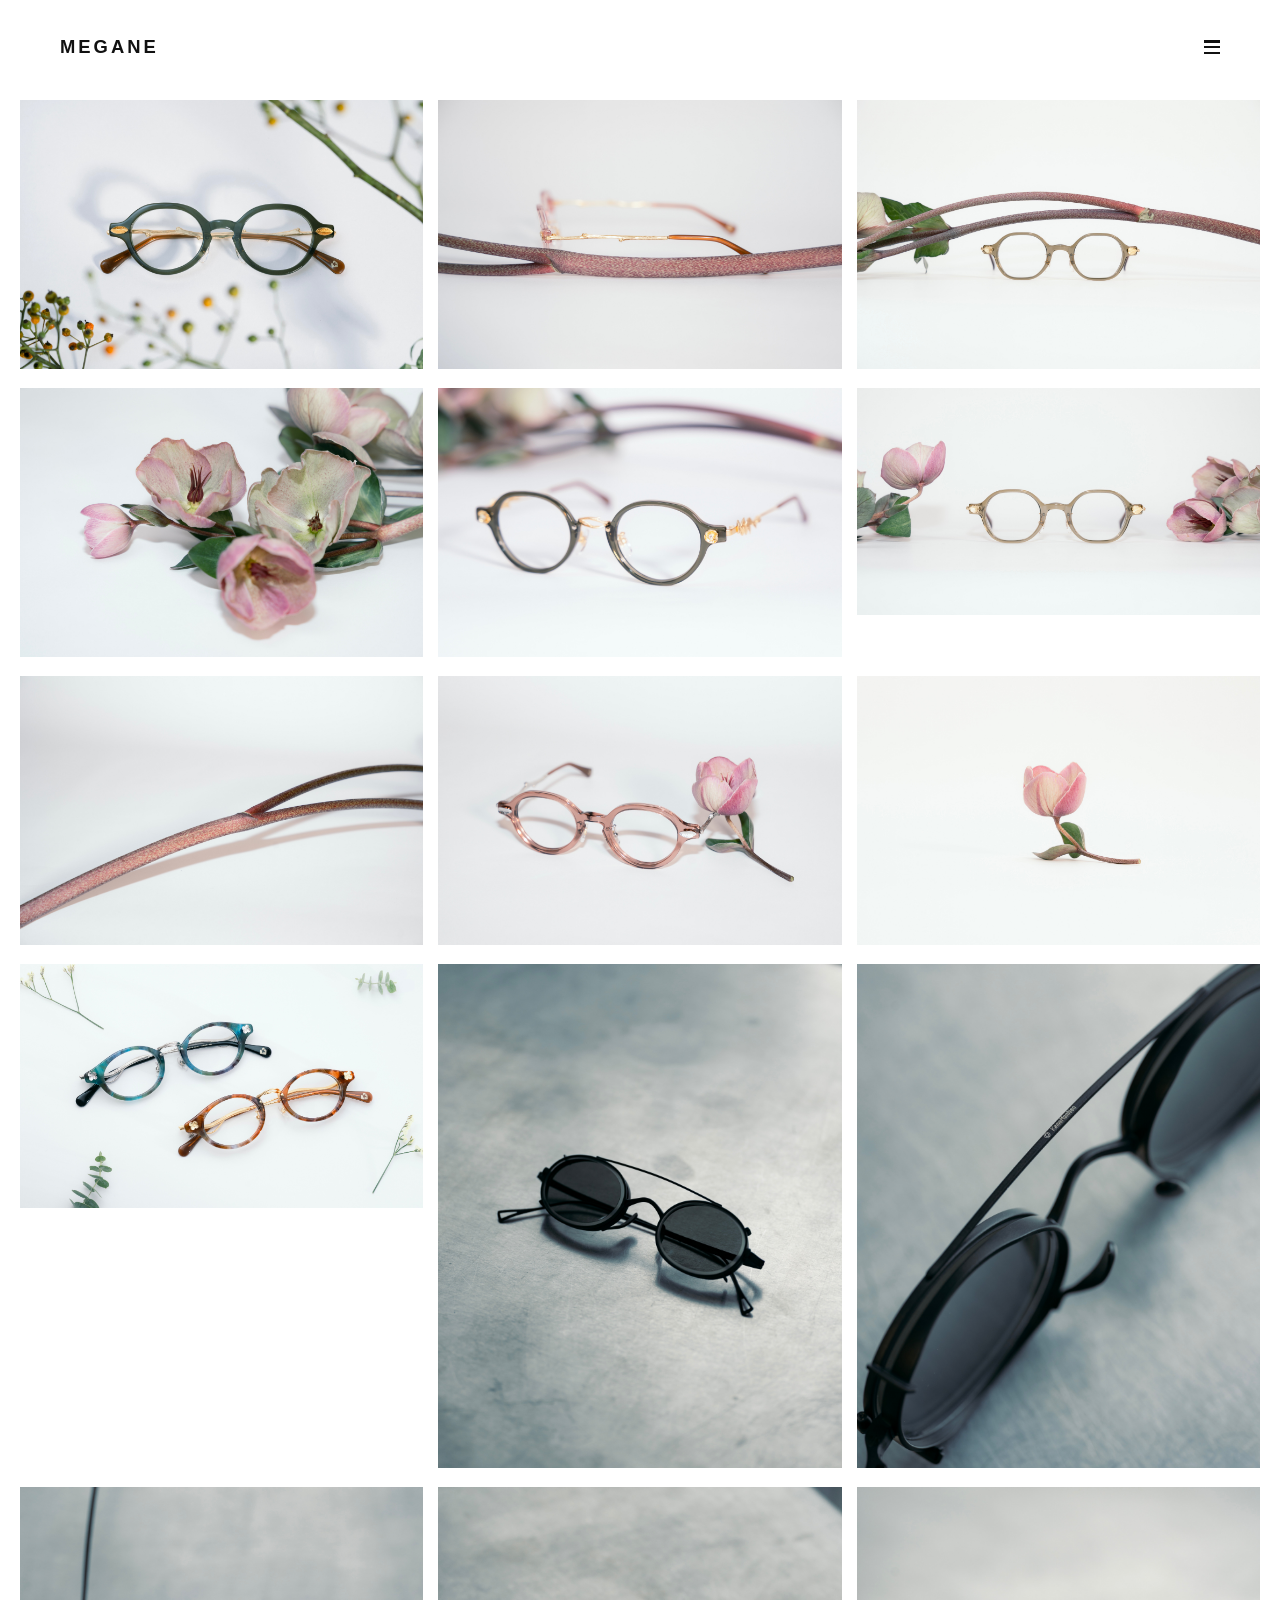
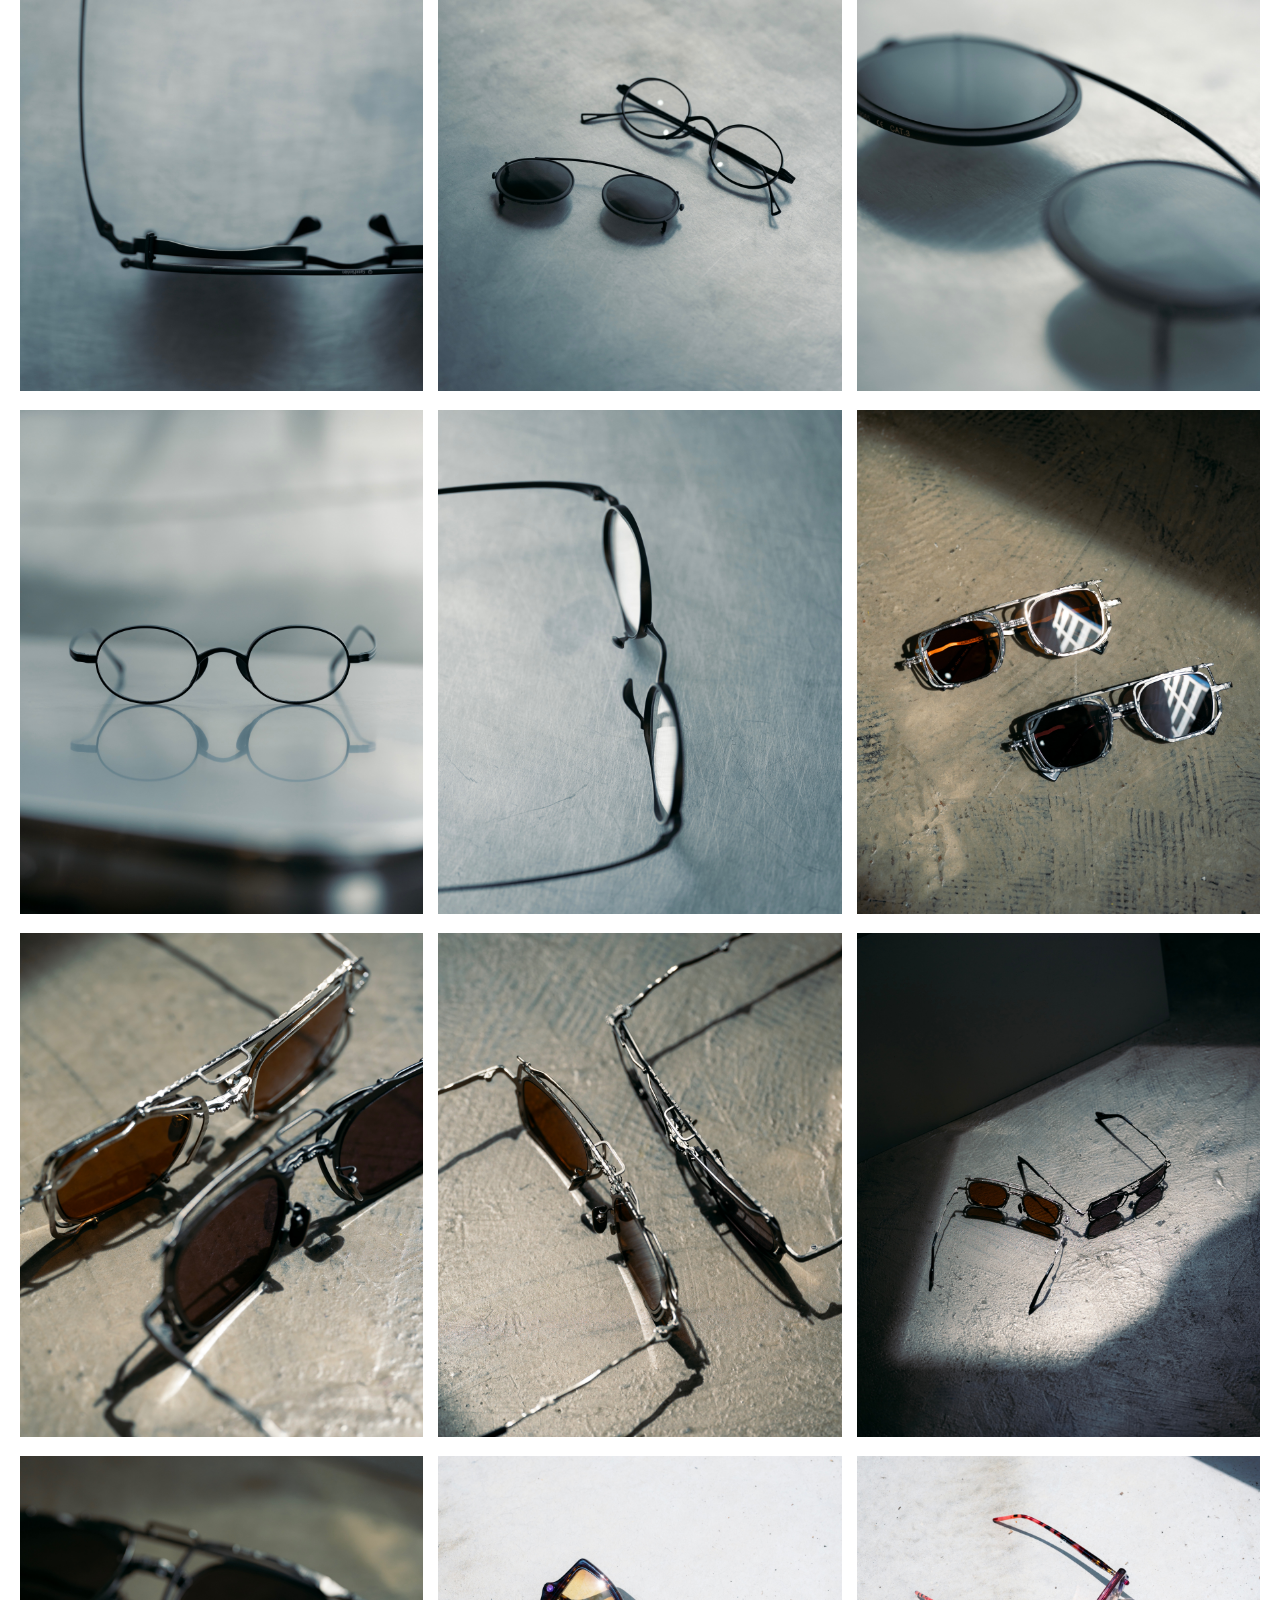
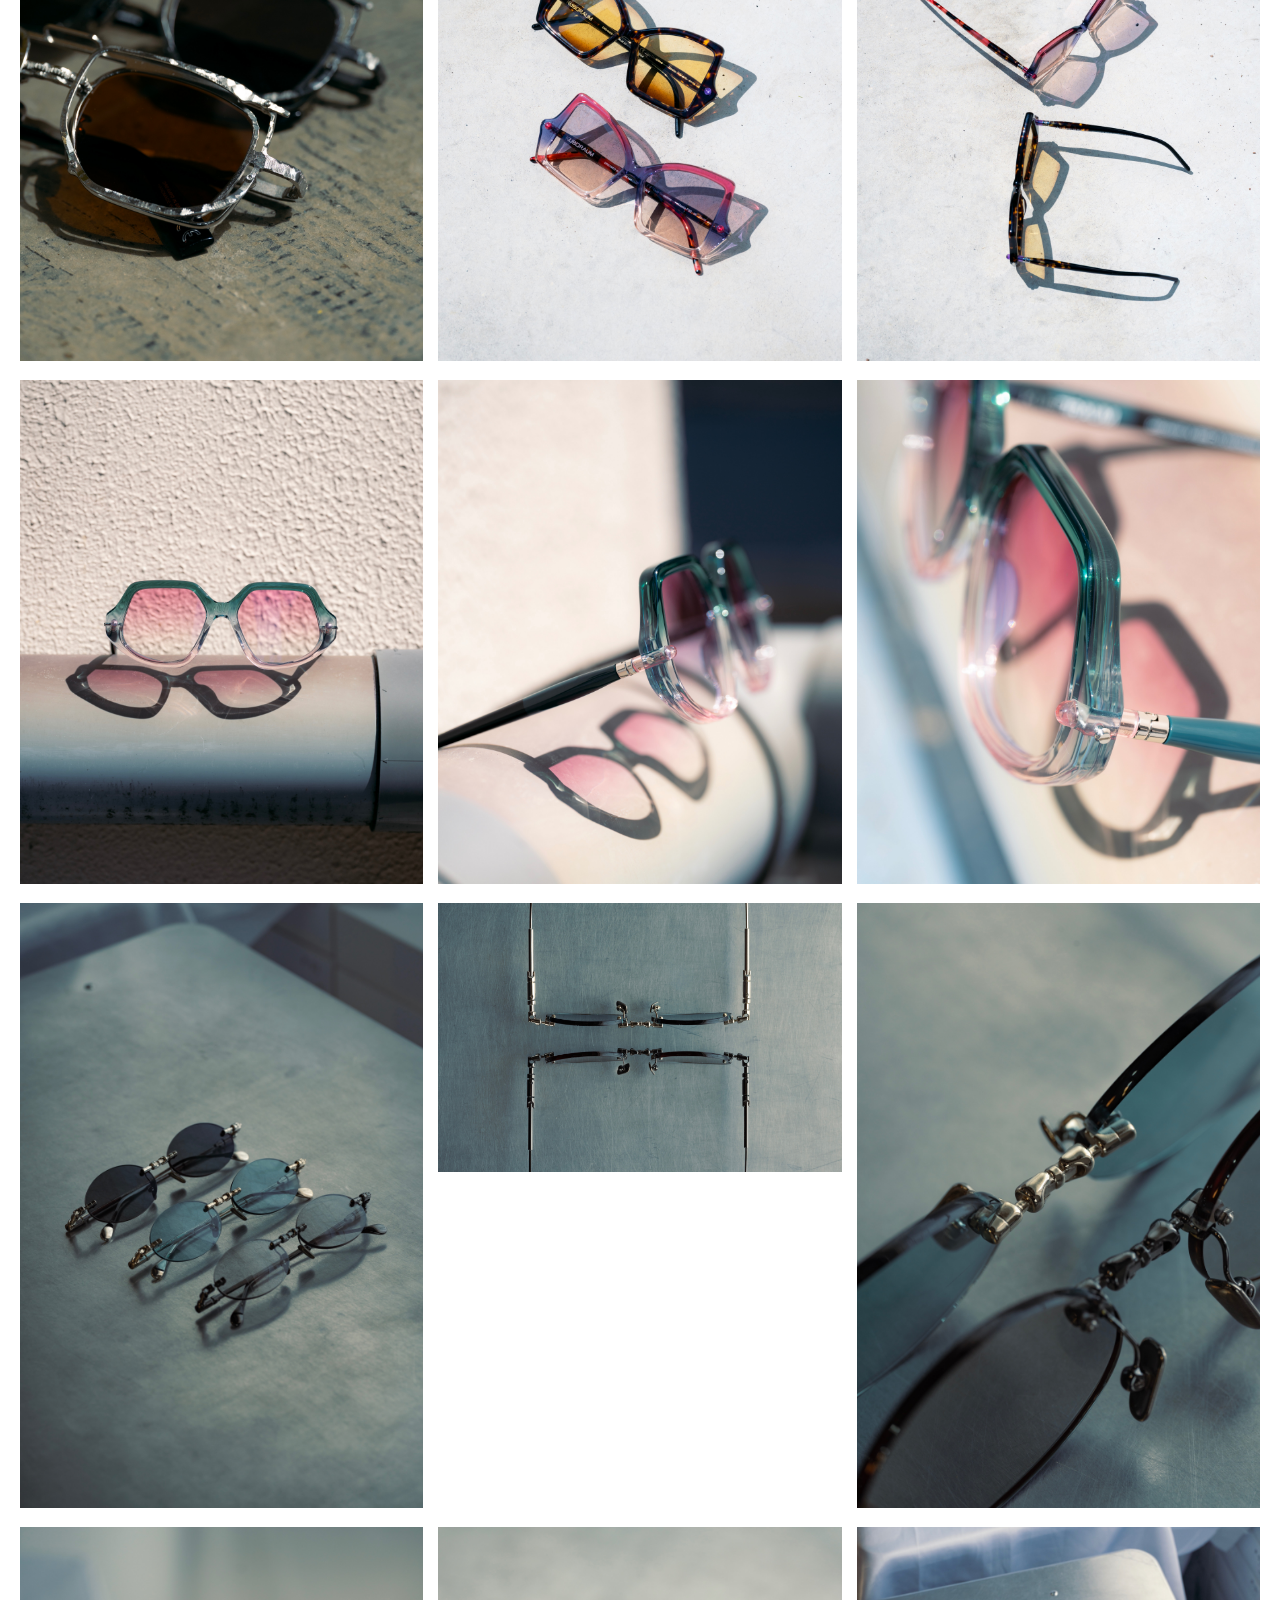
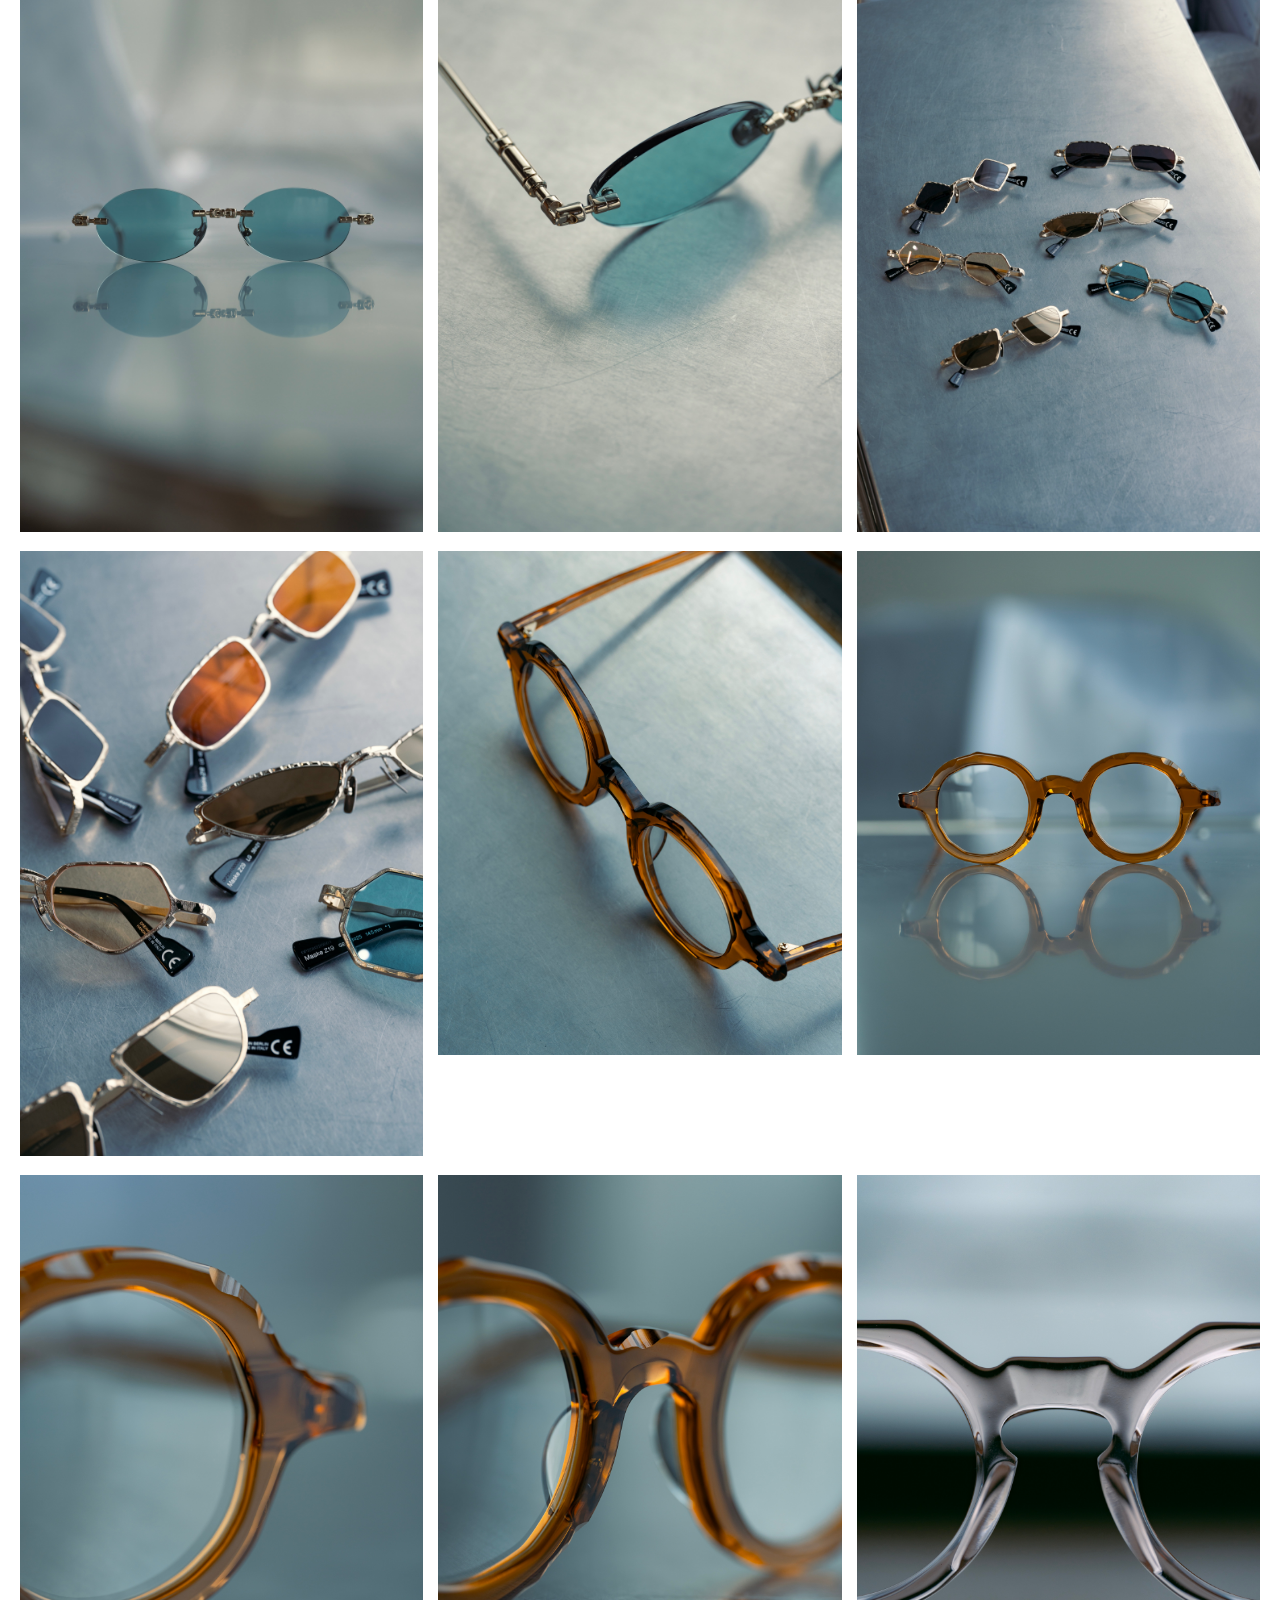
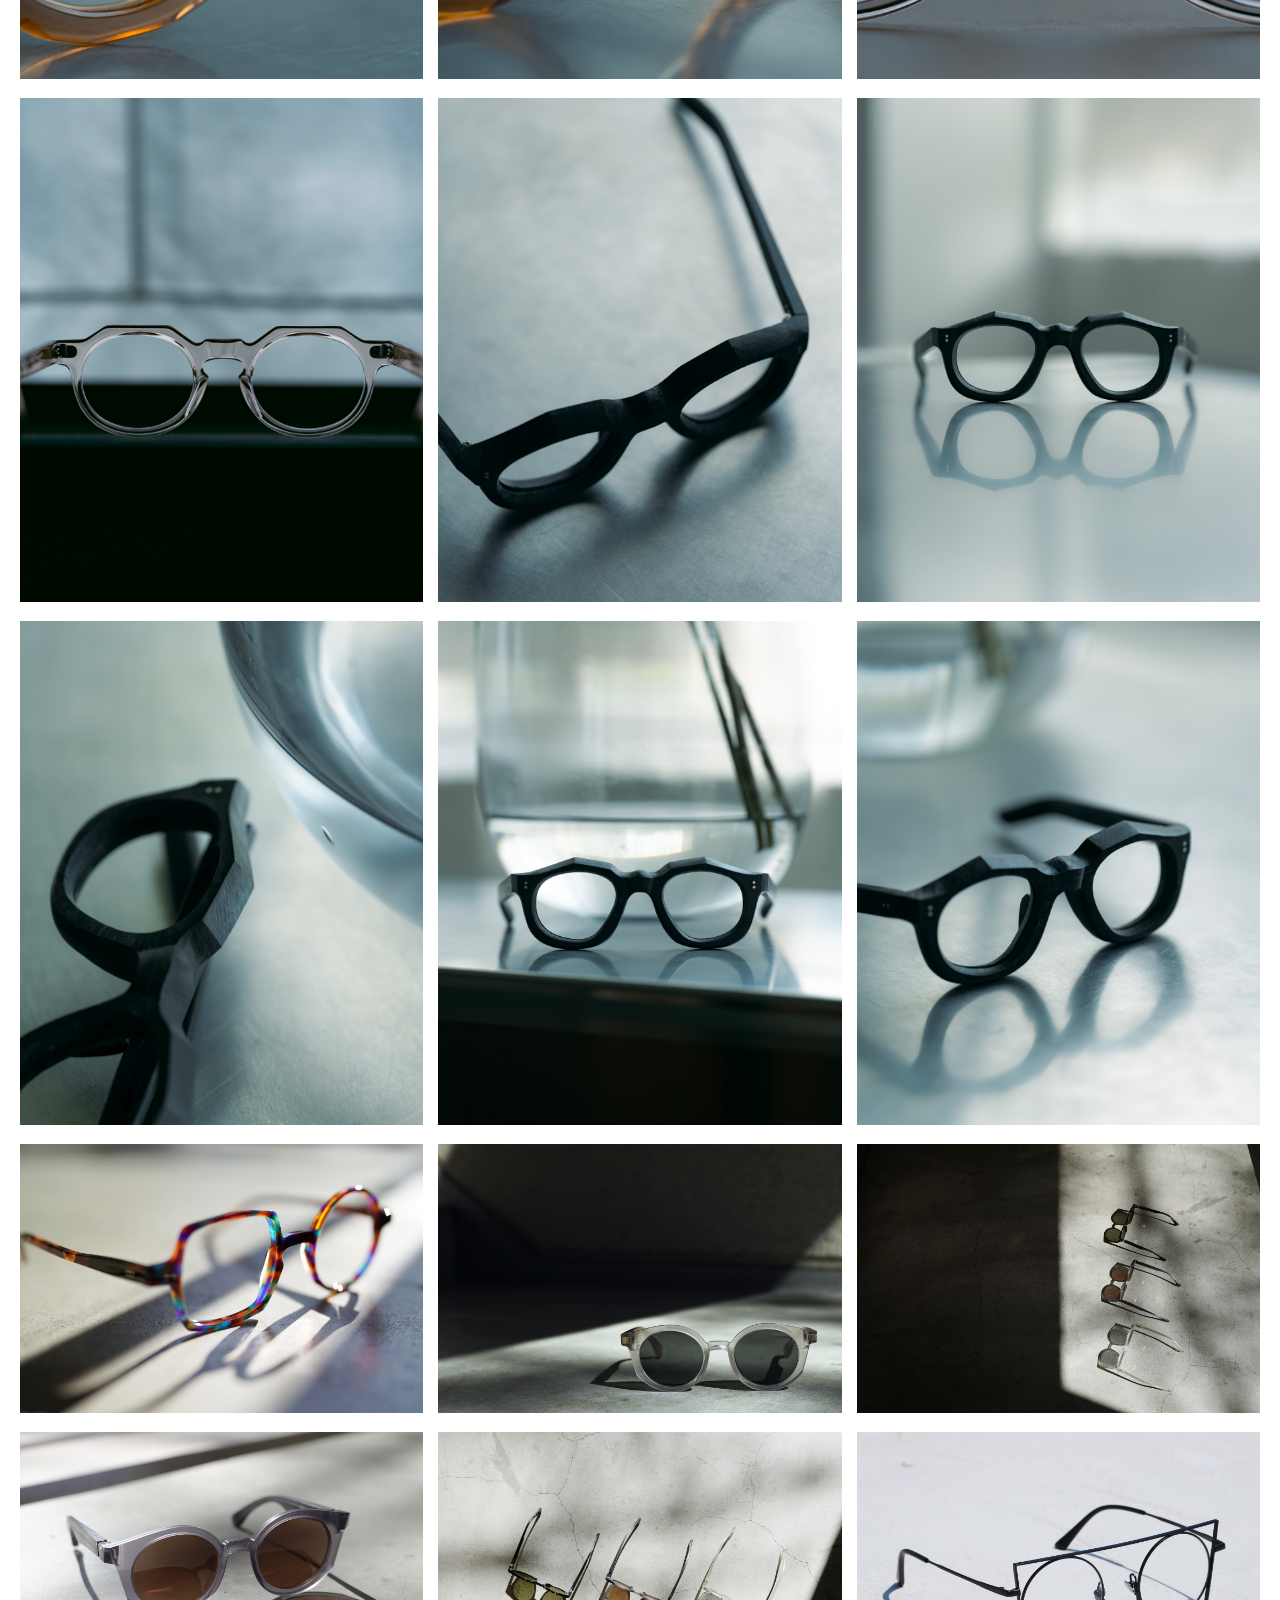
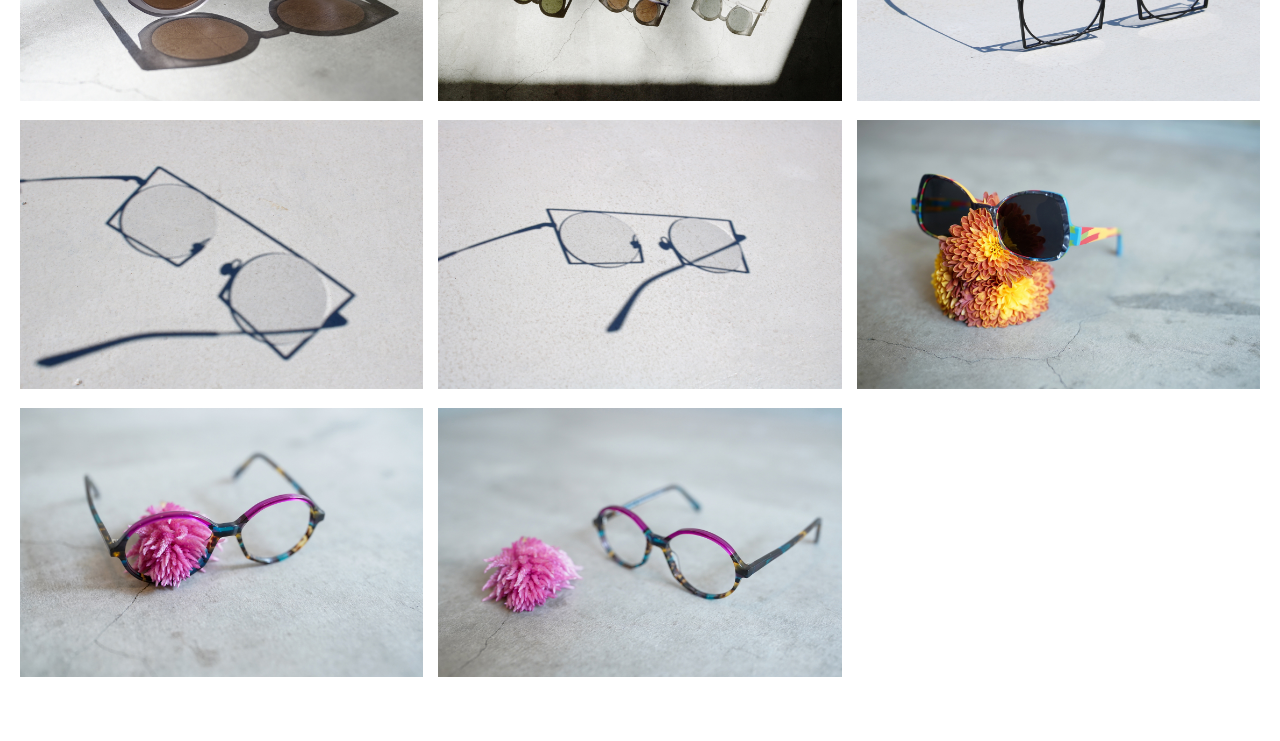
==== megane/index.html @ 7f7b8876 "Add files via upload" ====
<!DOCTYPE html>
<html lang="ja">
    <head>
        <meta charset="UTF-8">
        <meta name="viewport" content="width=device-width, initial-scale=1.0">
        <title>MEGANE - KENTARO YAMAMOTO</title>
        <!-- キープする大元のスタイルシートを読み込みます -->
        <link rel="stylesheet" href="../style-v4.css">
        
        <!-- 🎯 4つのリンクが出ている状態でも、背景透明＆出し入れを完璧に行う専用デザイン -->
        <style>
            html, body.sub-page {
                height: auto !important;
                min-height: 100% !important;
                overflow-x: hidden !important;
                overflow-y: scroll !important; 
                background-color: #ffffff !important;
            }
            
            body.sub-page {
                display: block !important;
            }
            
            /* 上部の白い文字エリア（初期状態は完全透明） */
            .gallery-header {
                position: fixed;
                top: 0;
                left: 0;
                width: 100%;
                background-color: transparent; /* 💡 メニュー展開時もベースは完全透明を維持 */
                z-index: 1000;
                padding: 35px 0 20px 0;
                transition: transform 0.3s ease-in-out, background-color 0.3s ease; 
                transform: translateY(0);
            }
            
            /* 🎯【新設計】スクロール中、およびメニュー展開中（.menu-opened）でも文字が見えやすいよう、うっすらと白半透明を敷く設定 */
            .gallery-header.scrolled,
            .gallery-header.menu-opened {
                background-color: rgba(255, 255, 255, 0.85); 
                backdrop-filter: blur(5px); 
            }
            
            /* 下の方の画像を見に行くときに、4つの文字リンクごと上空へ消し去る命令クラス */
            .gallery-header.header-hide {
                transform: translateY(-100%) !important; 
            }
            
            .header-container {
                width: 100%;
                max-width: 1200px;
                margin: 0 auto;
                position: relative;
                padding: 0 20px; 
                box-sizing: border-box;
                display: flex;
                justify-content: space-between;
                align-items: center; 
                height: 24px; 
            }
            
            /* 開いたときの「MEGANE」の文字 */
            .nav-title-main {
                margin: 0;
                font-size: 1.15rem;   
                font-weight: 800;     
                letter-spacing: 3px;  
                color: #111111;
                line-height: 1; 
                display: inline-block;
            }
            
            /* 横一列のメニュー（2秒スライド仕様） */
            .nav-inline-links {
                display: flex; 
                width: 100%; 
                justify-content: space-between; 
                align-items: center; 
                opacity: 0;
                visibility: hidden;
                transform: translateX(50px); 
                transition: opacity 2.0s ease, transform 2.0s cubic-bezier(0.16, 1, 0.3, 1), visibility 2.0s;
            }
            
            /* メニュー文字 */
            .nav-inline-links a {
                text-decoration: none;
                color: #111111;
                font-size: 1rem;      
                font-weight: 800;     
                letter-spacing: 3px;  
                line-height: 1;
            }
            .nav-inline-links a.current-page {
                border-bottom: 2px solid #111111;
                padding-bottom: 2px;
            }
            
            #menu-toggle {
                display: none;
            }
            
            /* 右上の三本線（Eのサイズ同化仕様） */
            .gallery-menu-label {
                position: absolute; 
                top: 50%;           
                transform: translateY(-50%); 
                right: 20px;     
                width: 16px;        
                height: 14px;       
                cursor: pointer;
                display: flex;
                flex-direction: column;
                justify-content: space-between;
                opacity: 1;
                z-index: 1100;   
                transition: opacity 0.3s ease;
            }
            .gallery-menu-label span {
                display: block;
                width: 100%;
                height: 2.5px;      
                background-color: #111111;
            }
            
            /* 三本線がタップされた瞬間の2秒スロー動き */
            #menu-toggle:checked ~ .nav-inline-links {
                opacity: 1;
                visibility: visible;
                transform: translateX(0); 
            }
            #menu-toggle:checked ~ .nav-title-main {
                opacity: 0;
                visibility: hidden;
                display: none;
            }
            #menu-toggle:checked ~ .gallery-menu-label {
                opacity: 0;
                visibility: hidden;
                display: none;
            }
            
            .gallery-container {
                width: 100%;
                margin-top: 100px; 
                padding: 0;
            }
            body.sub-page > .menu-trigger {
                display: none !important;
            }
        </style>
    </head>
    <body class="sub-page">
        
        <!-- スクロール連動機能を持たせた新しいヘッダー枠 -->
        <header id="gallery-header" class="gallery-header">
            <div class="header-container">
                
                <!-- CSS切り替え用の見えないスイッチ -->
                <input type="checkbox" id="menu-toggle">
                
                <!-- 通常時のページタイトル（太字） -->
                <h1 class="nav-title-main">MEGANE</h1>
                
                <!-- タップ後に横一列で出現する4つのリンク -->
                <nav class="nav-inline-links">
                    <a href="../megane/index.html" class="current-page">MEGANE</a>
                    <a href="../portrait/index.html">PORTRAIT</a>
                    <a href="../snap/index.html">SNAP</a>
                    <a href="../index.html">HOME</a>
                </nav>
                
                <!-- 三本線メニューボタン -->
                <label for="menu-toggle" class="gallery-menu-label">
                    <span></span>
                    <span></span>
                    <span></span>
                </label>
                
            </div>
        </header>
        
        <main class="gallery-container">



        <!-- ここから上にコピペする -->
        
        <!-- 写真だけを並べるギャラリー -->
        <section class="gallery">
            <div class="gallery-grid">
                <!-- 1〜10枚目 -->
                <div class="gallery-item"><img src="../images/megane/3k-20230922-DSC09741-kikiki-54.jpg" alt="Megane 1"></div>
                <div class="gallery-item"><img src="../images/megane/3k-20240329-229-ki2.jpg" alt="Megane 2"></div>
                <div class="gallery-item"><img src="../images/megane/3k-20240329-250-ki4.jpg" alt="Megane 3"></div>
                <div class="gallery-item"><img src="../images/megane/3k-20240329-270-ki5.jpg" alt="Megane 4"></div>
                <div class="gallery-item"><img src="../images/megane/3k-20240329-338-ki11.jpg" alt="Megane 5"></div>
                <div class="gallery-item"><img src="../images/megane/3k-20240329-468-ki17.jpg" alt="Megane 6"></div>
                <div class="gallery-item"><img src="../images/megane/3k-20240329-498-ki18.jpg" alt="Megane 7"></div>
                <div class="gallery-item"><img src="../images/megane/3k-20240329-512-ki23.jpg" alt="Megane 8"></div>
                <div class="gallery-item"><img src="../images/megane/3k-20240329-522-ki28.jpg" alt="Megane 9"></div>
                <div class="gallery-item"><img src="../images/megane/3k-20250921-DSC02123-2025-40.jpg" alt="Megane 10"></div>
                
                <!-- 11〜20枚目 -->
                <div class="gallery-item"><img src="../images/megane/3k-20260306-DSC01679-sekkaku kame-45.jpg" alt="Megane 11"></div>
                <div class="gallery-item"><img src="../images/megane/3k-20260306-DSC01681-sekkaku kame-46.jpg" alt="Megane 12"></div>
                <div class="gallery-item"><img src="../images/megane/3k-20260306-DSC01684-sekkaku kame-47.jpg" alt="Megane 13"></div>
                <div class="gallery-item"><img src="../images/megane/3k-20260306-DSC01686-sekkaku kame-50.jpg" alt="Megane 14"></div>
                <div class="gallery-item"><img src="../images/megane/3k-20260306-DSC01691-sekkaku kame-52.jpg" alt="Megane 15"></div>
                <div class="gallery-item"><img src="../images/megane/3k-20260306-DSC01694-sekkaku kame-53.jpg" alt="Megane 16"></div>
                <div class="gallery-item"><img src="../images/megane/3k-20260306-DSC01699-sekkaku kame-57.jpg" alt="Megane 17"></div>
                <div class="gallery-item"><img src="../images/megane/3k-20260403-sekkaku KUBORAUM-9.jpg" alt="Megane 18"></div>
                <div class="gallery-item"><img src="../images/megane/3k-20260403-sekkaku KUBORAUM-12.jpg" alt="Megane 19"></div>
                <div class="gallery-item"><img src="../images/megane/3k-20260403-sekkaku KUBORAUM-13.jpg" alt="Megane 20"></div>
                
                <!-- 21〜34枚目 -->
                <div class="gallery-item"><img src="../images/megane/3k-20260403-sekkaku KUBORAUM-16.jpg" alt="Megane 21"></div>
                <div class="gallery-item"><img src="../images/megane/3k-20260403-sekkaku KUBORAUM-18.jpg" alt="Megane 22"></div>
                <div class="gallery-item"><img src="../images/megane/3k-20260403-sekkaku KUBORAUM-64.jpg" alt="Megane 23"></div>
                <div class="gallery-item"><img src="../images/megane/3k-20260403-sekkaku KUBORAUM-66.jpg" alt="Megane 24"></div>
                <div class="gallery-item"><img src="../images/megane/3k-20260403-sekkaku KUBORAUM-81.jpg" alt="Megane 25"></div>
                <div class="gallery-item"><img src="../images/megane/3k-20260403-sekkaku KUBORAUM-83.jpg" alt="Megane 26"></div>
                <div class="gallery-item"><img src="../images/megane/3k-20260403-sekkaku KUBORAUM-86.jpg" alt="Megane 27"></div>
                <div class="gallery-item"><img src="../images/megane/3k-20260417-sekkaku KUBORAUM-tate2.jpg" alt="Megane 28"></div>
                <div class="gallery-item"><img src="../images/megane/3k-20260417-sekkaku KUBORAUM-tate6.jpg" alt="Megane 29"></div>
                <div class="gallery-item"><img src="../images/megane/3k-20260417-sekkaku KUBORAUM-tate8.jpg" alt="Megane 30"></div>
                <div class="gallery-item"><img src="../images/megane/3k-20260417-sekkaku KUBORAUM-tate10.jpg" alt="Megane 31"></div>
                <div class="gallery-item"><img src="../images/megane/3k-20260417-sekkaku KUBORAUM-tate12.jpg" alt="Megane 32"></div>
                <div class="gallery-item"><img src="../images/megane/3k-20260417-sekkaku KUBORAUM-tate25.jpg" alt="Megane 33"></div>
                <div class="gallery-item"><img src="../images/megane/3k-20260417-sekkaku KUBORAUM-tate27.jpg" alt="Megane 34"></div>
                
                <!-- 🛠️ 35〜56枚目（青い選択部分：.jpegなどの拡張子やスペースを完全修正） -->
                <div class="gallery-item"><img src="../images/megane/3k-20260619-sekkaku-MASAHIROMARUYAMA-22.jpg" alt="Megane 35"></div>
                <div class="gallery-item"><img src="../images/megane/3k-20260619-sekkaku-MASAHIROMARUYAMA-23.jpg" alt="Megane 36"></div>
                <div class="gallery-item"><img src="../images/megane/3k-20260619-sekkaku-MASAHIROMARUYAMA-26.jpg" alt="Megane 37"></div>
                <div class="gallery-item"><img src="../images/megane/3k-20260619-sekkaku-MASAHIROMARUYAMA-27.jpg" alt="Megane 38"></div>
                <div class="gallery-item"><img src="../images/megane/3k-20260703-sekkaku-45.jpg" alt="Megane 39"></div>
                <div class="gallery-item"><img src="../images/megane/3k-20260703-sekkaku-47.jpg" alt="Megane 40"></div>
                <div class="gallery-item"><img src="../images/megane/3k-20260731-sekkaku-2.jpg" alt="Megane 41"></div>
                <div class="gallery-item"><img src="../images/megane/3k-20260731-sekkaku-5.jpg" alt="Megane 42"></div>
                <div class="gallery-item"><img src="../images/megane/3k-20260731-sekkaku-7.jpg" alt="Megane 43"></div>
                <div class="gallery-item"><img src="../images/megane/3k-20260731-sekkaku-9.jpg" alt="Megane 44"></div>
                <div class="gallery-item"><img src="../images/megane/3k-20260731-sekkaku-13.jpg" alt="Megane 45"></div>
                <div class="gallery-item"><img src="../images/megane/JF0008_0020_95.jpg" alt="Megane 46"></div>
                <div class="gallery-item"><img src="../images/megane/MK-MM-RAW_0000_117.jpg" alt="Megane 47"></div>
                <div class="gallery-item"><img src="../images/megane/MK-MM-RAW_0004_114.jpg" alt="Megane 48"></div>
                <div class="gallery-item"><img src="../images/megane/MK-MM-RAW_0006_112.jpg" alt="Megane 49"></div>
                <div class="gallery-item"><img src="../images/megane/MK-MM-RAW_0008_109.jpg" alt="Megane 50"></div>
                <div class="gallery-item"><img src="../images/megane/onasi_0007_GAMIN2_0019.jpg" alt="Megane 51"></div>
                <div class="gallery-item"><img src="../images/megane/onasi_0013_GAMIN2_0008.jpg" alt="Megane 52"></div>
                <div class="gallery-item"><img src="../images/megane/onasi_0014_GAMIN2_0002.jpg" alt="Megane 53"></div>
                <div class="gallery-item"><img src="../images/megane/TP3k_0004_hana1_0018.jpg" alt="Megane 54"></div>
                <div class="gallery-item"><img src="../images/megane/TP3k_0005_hana1_0019.jpg" alt="Megane 55"></div>
                <div class="gallery-item"><img src="../images/megane/TP3k_0006_hana1_0020.jpg" alt="Megane 56"></div>
            </div>
        </section>
        </main>
        
        <!-- 写真拡大用（ライトボックス） -->
        
        <!-- ここから下にコピペ -->
        </main>
        
        <div id="lightbox" class="lightbox">
            <span class="close-btn">&times;</span>
            <button id="lightbox-prev" class="lightbox-nav-btn">&lsaquo;</button>
            <img class="lightbox-content" id="lightbox-img" alt="Enlarged Image">
            <button id="lightbox-next" class="lightbox-nav-btn">&rsaquo;</button>
        </div>
        
        <!-- 🎯【メニュー展開対応版】リンクが出現していても、スクロールに合わせて丸ごと出し入れする最新プログラム -->
        <script>
            document.addEventListener('DOMContentLoaded', () => {
                    const header = document.getElementById('gallery-header');
                    const menuToggle = document.getElementById('menu-toggle');
                    
                    let lastScrollY = window.pageYOffset || document.documentElement.scrollTop;
                    
                    // 💡 三本線がタップされてメニューが開いたことを検知する設定
                    menuToggle.addEventListener('change', () => {
                            if (menuToggle.checked) {
                                header.classList.add('menu-opened'); // 開いている間はうっすら白半透明を敷く
                            } else {
                                header.classList.remove('menu-opened');
                            }
                    });
                    
                    window.addEventListener('scroll', () => {
                            const currentScrollY = window.pageYOffset || document.documentElement.scrollTop;
                            
                            // 💡 メニューが開いている（4つのリンクが出ている）状態でも、容赦なく上下にスライド出し入れさせます
                            // 1. 下の方の画像を見に行くとき、文字エリア全体を上空へ隠す
                            if (currentScrollY > lastScrollY && currentScrollY > 50) {
                                header.classList.add('header-hide');
                            } 
                            // 2. 上の画像を見る方向に動いた瞬間、4つのリンクごとスッと出現させる
                            else if (currentScrollY < lastScrollY) {
                                header.classList.remove('header-hide');
                            }
                            
                            // 3. 画面のてっぺん付近（最上部）にいるかどうかの白半透明切り替え
                            if (currentScrollY > 30) {
                                header.classList.add('scrolled');
                            } else {
                                header.classList.remove('scrolled');
                            }
                            
                            lastScrollY = currentScrollY <= 0 ? 0 : currentScrollY;
                    }, { passive: true });
            });
        </script>
        
        <!-- 大元の拡大用スクリプトのみを読み込みます -->
        <script src="../script.js"></script>
    </body>
</html>
---- style-v4.css ----
/* 基本設定 */
html, body {
    height: 100%;
    margin: 0;
    padding: 0;
    background-color: #ffffff; 
    overflow: hidden; /* パソコン画面での余計なはみ出し・スクロールを完全に禁止します */
}

body {
    font-family: 'Helvetica Neue', Arial, sans-serif;
    display: flex;
    justify-content: center;
    align-items: center; /* 写真を画面の「上下左右の真ん中」に100%完璧に浮き上がらせます */
}

/* 画面全体のコンテナ */
.container {
    width: 100%;
    height: 100%;
    display: flex;
    justify-content: center;
    align-items: center;
    padding: 0;
}

/* 上下均等な白い余白を生み出す最重要の箱 */
.hero-container {
    position: relative;
    width: 100%;
    font-size: 0;
    max-width: 500px;
    max-height: 90vh; 
}

/* スマホ（iPhone 16など）で見るときは、この制限を解除して自動で画面100%いっぱいに広げます */
@media (max-width: 600px) {
    html, body {
        overflow-y: auto; /* スマホでは滑らかな縦スクロールを許可します */
    }
    body {
        display: block;
    }
    .hero-container {
        max-width: 100%;
        max-height: none;
    }
}

/* 写真自体のサイズを箱の縦幅（90vh）に合わせて自動フィットさせます */
.hero-img {
    width: 100%;
    height: auto;
    max-height: 90vh;
    object-fit: contain;
    display: block;
    margin: 0;
    padding: 0;
}

/* 画像に完全に吸い付くSVGの設定 */
.svg-overlay {
    position: absolute;
    top: 0;
    left: 0;
    width: 100%;
    height: 100%;
    pointer-events: none;
    z-index: 10;
}

.svg-overlay a {
    pointer-events: auto;
}

/* 🎯【本番用】透明リンクの設定（現在はこちらだけが100%有効です） */
.clickable-area {
    fill: transparent; 
    stroke: none;
    cursor: pointer;
}

/* 🎯【テスト用】位置合わせ用のピンク色（★前後に /* と */ をつけて、安全に一時無効化しています） */
/* 
.clickable-area {
    fill: rgba(255, 192, 203, 0.6); 
    stroke: none;
    cursor: pointer;
}
*/


/* 写真の最下部に文字を重ねるフッターデザイン */
.hero-footer {
    position: absolute;
    bottom: 25px; /* 写真の底辺から25px上の位置に固定。白い帯の上ではなく、必ず写真の上に重ねます */
    left: 0;
    width: 100%;
    text-align: center;
    z-index: 20;
    pointer-events: none;
}

.hero-footer p {
    margin: 0;
    font-size: 0.75rem;
    color: #ffffff; /* 写真のグレーの上に映える、くっきりとした真っ白に固定 */
    letter-spacing: 1px;
}


/* ★★★ 右上の三本線ハンバーガーボタン ★★★ */
.menu-trigger {
    position: fixed;
    top: 30px;
    right: 4%;
    width: 30px;
    height: 24px;
    background: transparent;
    border: none;
    cursor: pointer;
    z-index: 10000 !important;
    display: flex;
    flex-direction: column;
    justify-content: space-between;
    padding: 0;
    transition: transform 0.4s ease, opacity 0.3s ease; 
}

/* パソコン・スマホ共通でいつもの美しい黒い三本線にします */
.menu-trigger span {
    display: block;
    width: 100%;
    height: 2px;
    background-color: #111111; 
}

.menu-trigger.menu-hidden {
    transform: translateY(-80px);
    opacity: 0;
    pointer-events: none;
}

/* 全面を覆うメニュー画面 */
.overlay-menu {
    position: fixed;
    top: 0;
    left: 0;
    width: 100%;
    height: 100%;
    background-color: #000000;
    z-index: 20000 !important;
    transform: translateY(100%);
    transition: transform 0.4s cubic-bezier(0.25, 1, 0.5, 1);
    display: flex;
    justify-content: center;
    align-items: center;
}

.overlay-menu.active {
    transform: translateY(0);
}

.overlay-menu-nav {
    text-align: center;
}

.overlay-menu-nav a {
    display: block;
    color: #ffffff;
    text-decoration: none;
    font-size: 1.4rem;
    letter-spacing: 4px;
    font-weight: 300;
    padding: 10px 0;
}

.nav-divider {
    width: 40px;
    height: 1px;
    background-color: #ffffff;
    margin: 10px auto;
    opacity: 0.7;
}

.menu-close-btn {
    position: absolute;
    top: 25px;
    right: 4%;
    background: transparent;
    border: none;
    color: #ffffff;
    font-size: 2.5rem;
    cursor: pointer;
}

/* ギャラリーページ用設定 */
.gallery-grid {
    display: grid;
    grid-template-columns: repeat(auto-fill, minmax(300px, 1fr));
    gap: 15px;
    margin-top: 80px;
    margin-bottom: 60px;
    padding: 0 20px;
}

.gallery-item img {
    width: 100%;
    height: auto;
    object-fit: cover;
    cursor: pointer;
    transition: opacity 0.3s ease;
}

.gallery-item img:hover {
    opacity: 0.8;
}

/* 写真拡大（ライトボックス）設定 */
.lightbox {
    display: none;
    position: fixed;
    z-index: 30000 !important;
    top: 0;
    left: 0;
    width: 100%;
    height: 100%;
    background-color: rgba(0, 0, 0, 0.95);
    justify-content: center;
    align-items: center;
    user-select: none;
}

.lightbox-content {
    max-width: 85%;
    max-height: 85vh;
    object-fit: contain;
    transition: src 0.2s ease;
}

.lightbox .close-btn {
    position: absolute;
    top: 20px;
    right: 4%;
    color: #ffffff;
    font-size: 40px;
    cursor: pointer;
    z-index: 30100;
    opacity: 0.7;
}

.lightbox-nav-btn {
    position: absolute;
    top: 50%;
    transform: translateY(-50%);
    background: transparent;
    border: none;
    color: #ffffff;
    font-size: 3rem;
    font-weight: 100;
    cursor: pointer;
    padding: 20px;
    z-index: 30100;
    opacity: 0.4;
    transition: opacity 0.2s ease;
    user-select: none;
}

.lightbox-nav-btn:hover {
    opacity: 1;
}

#lightbox-prev {
    left: 2%;
}

#lightbox-next {
    right: 2%;
}

@media (max-width: 600px) {
    .lightbox-nav-btn {
        font-size: 2rem;
        padding: 10px;
    }
    .lightbox-content {
        max-width: 90%;
    }
}
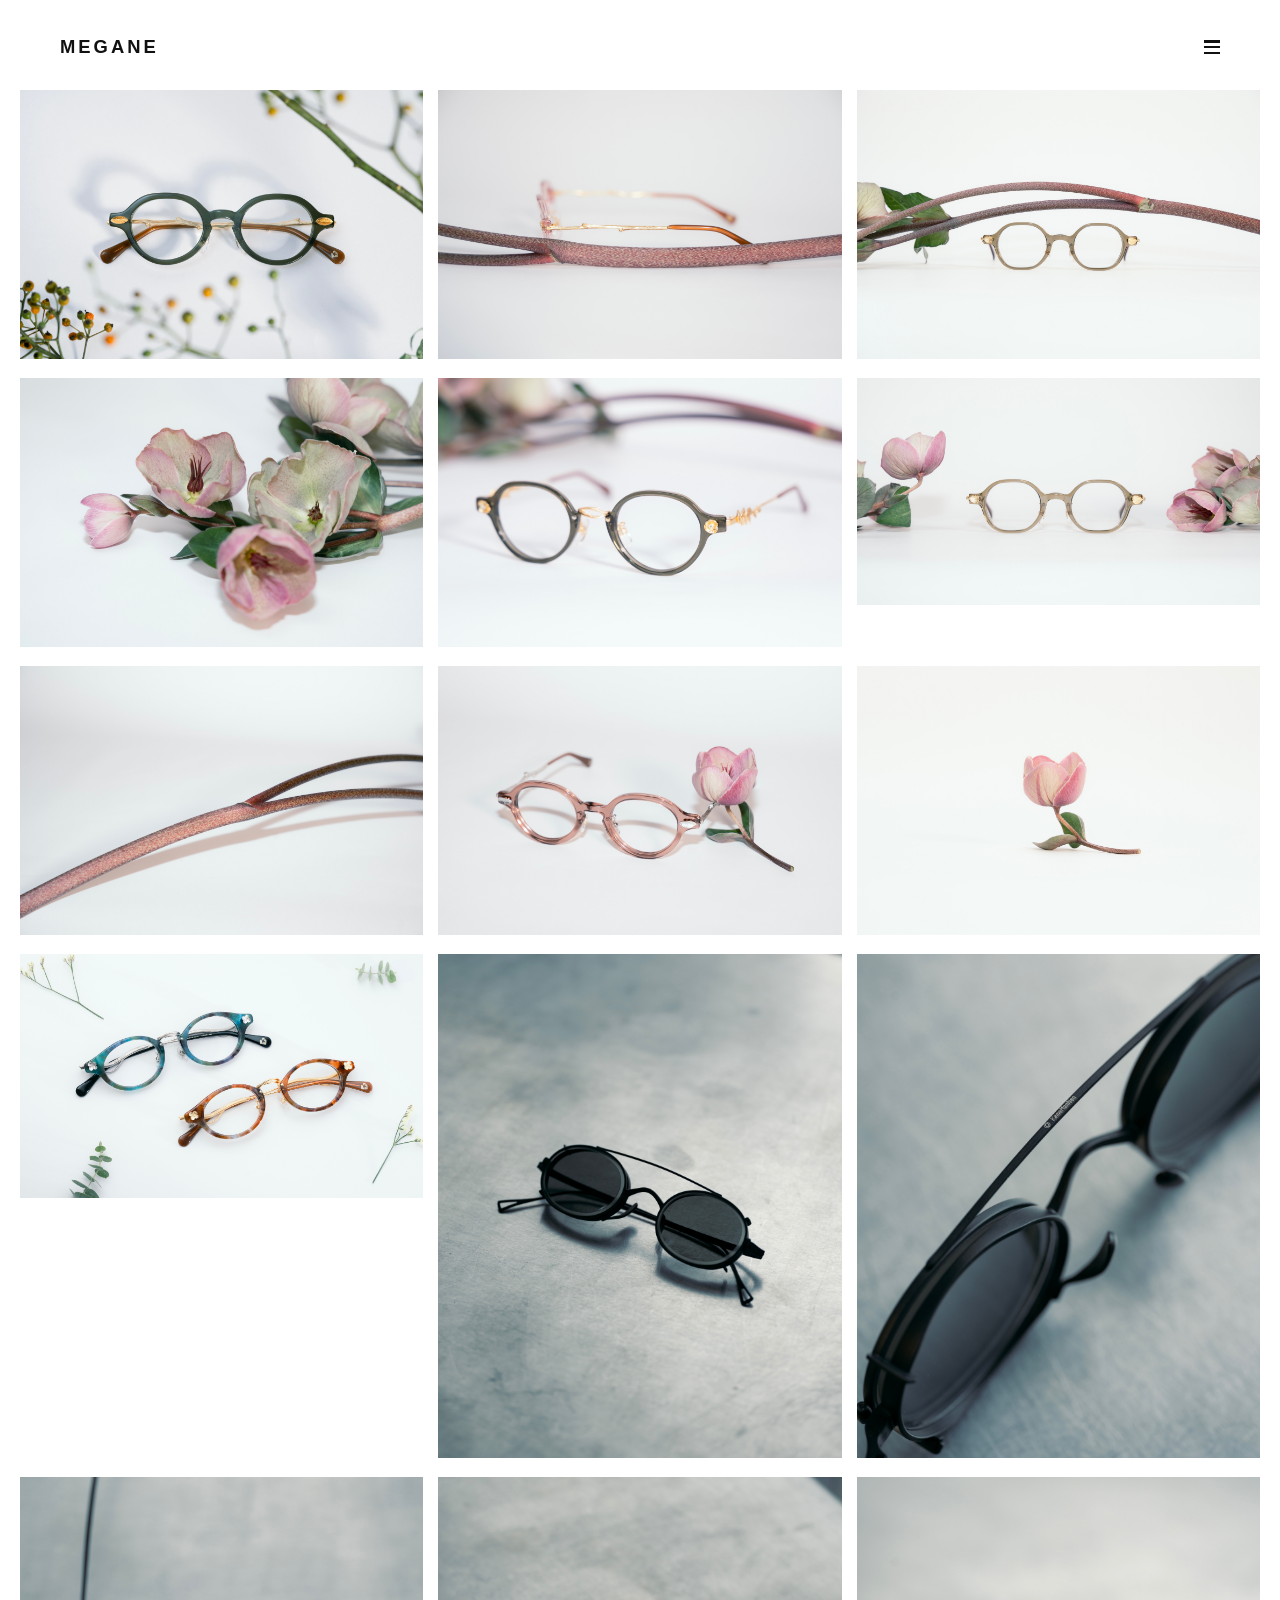
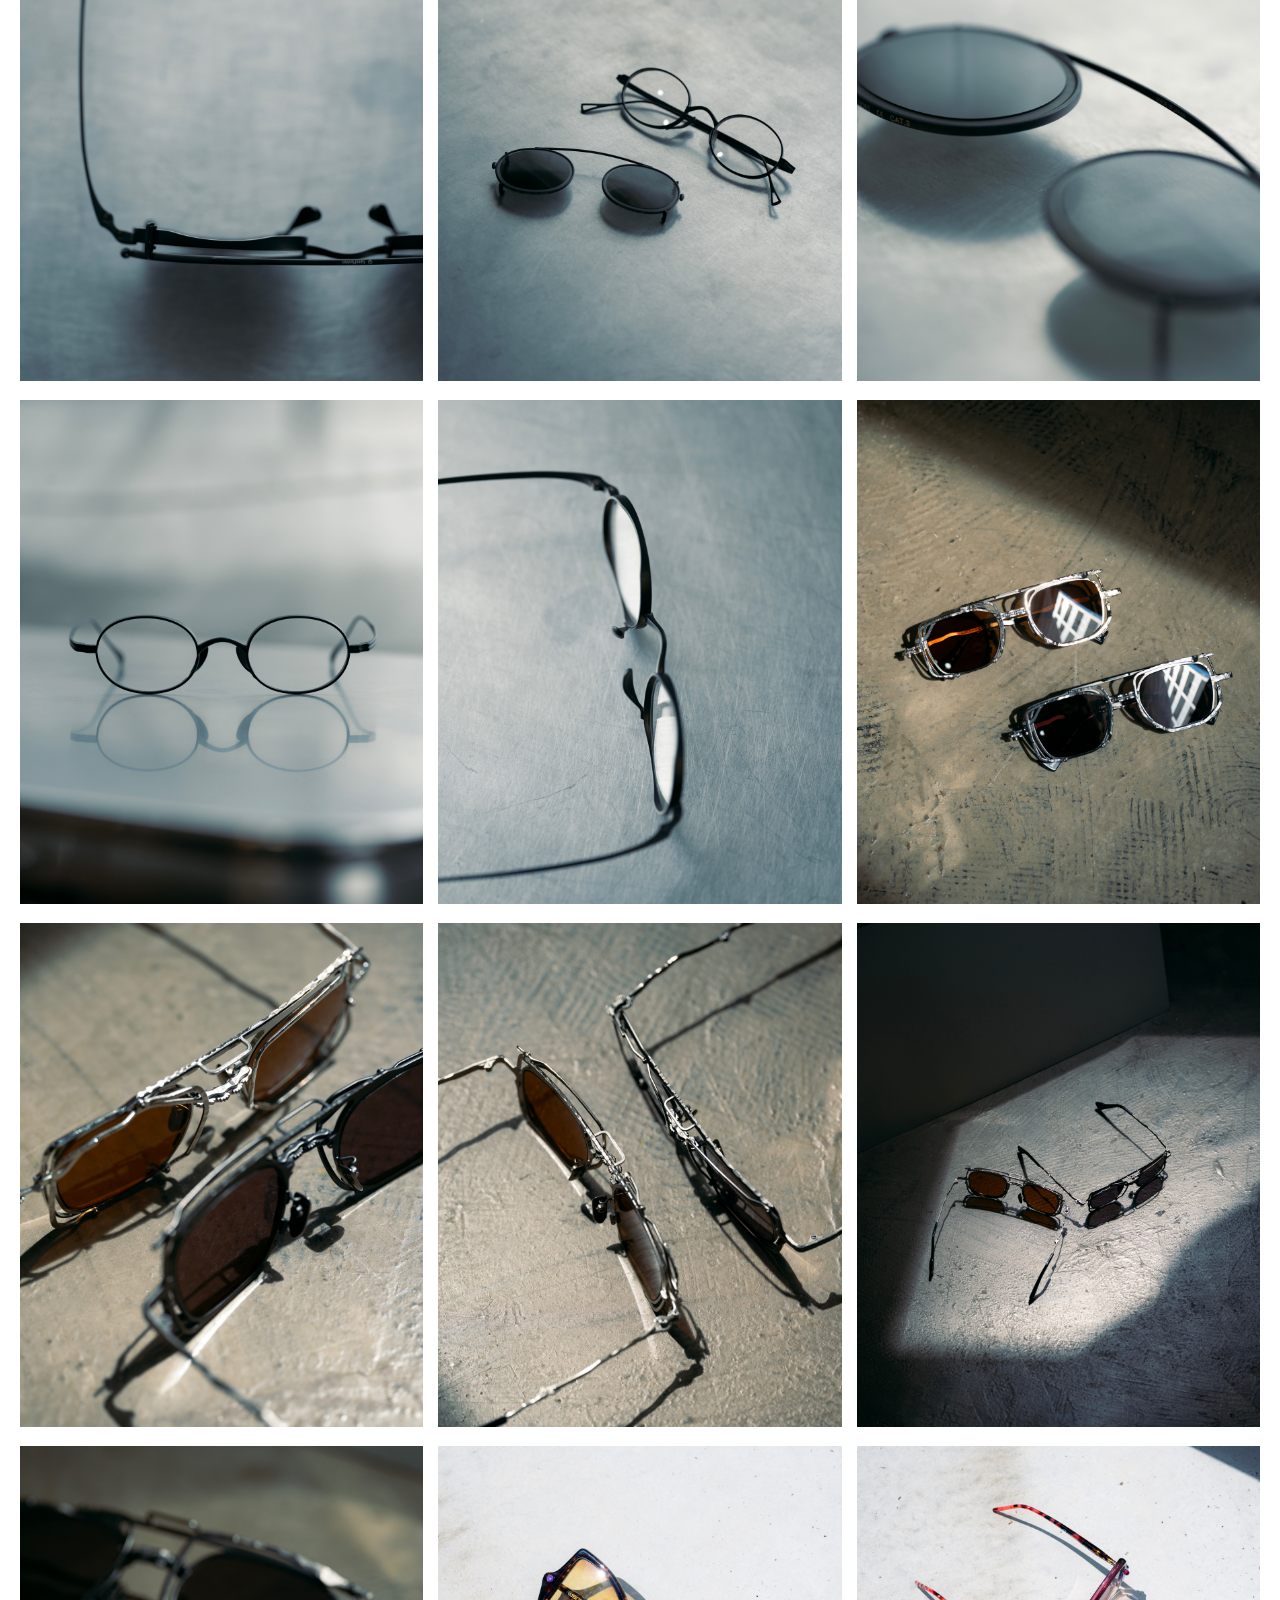
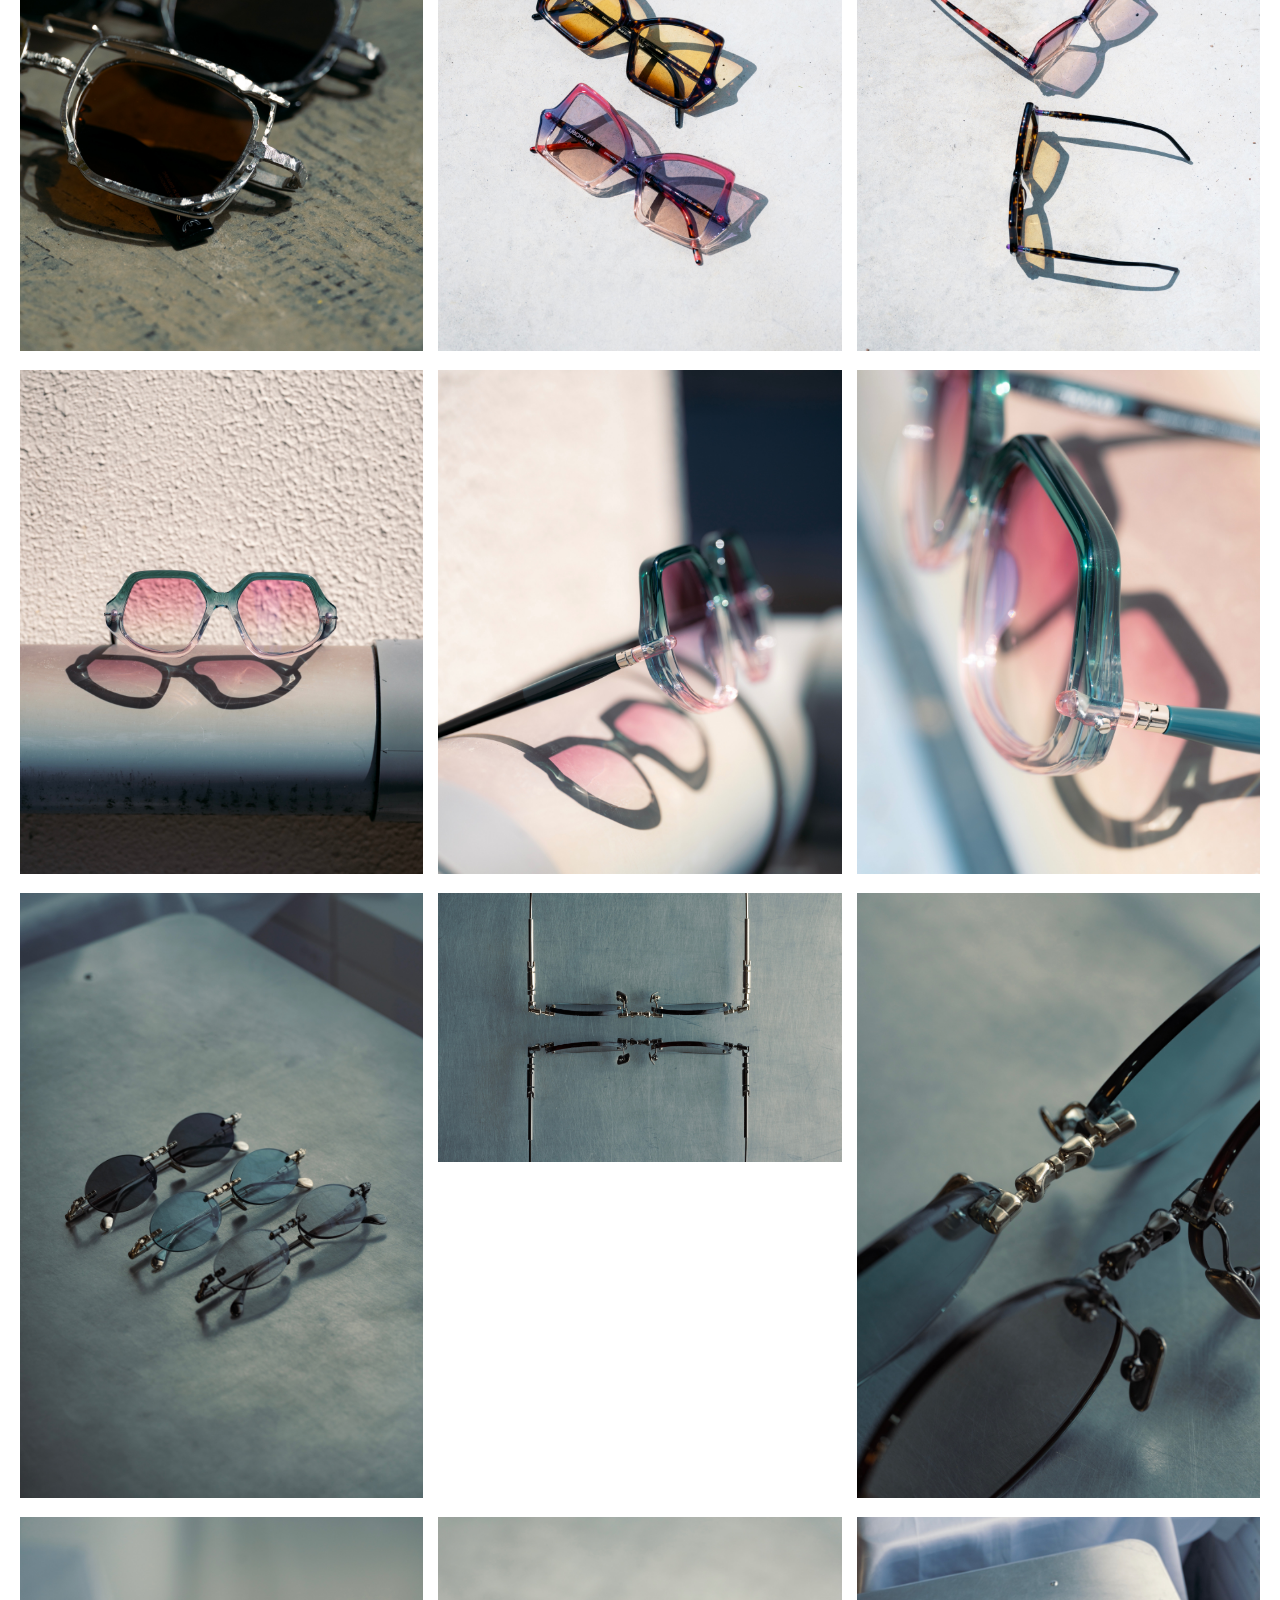
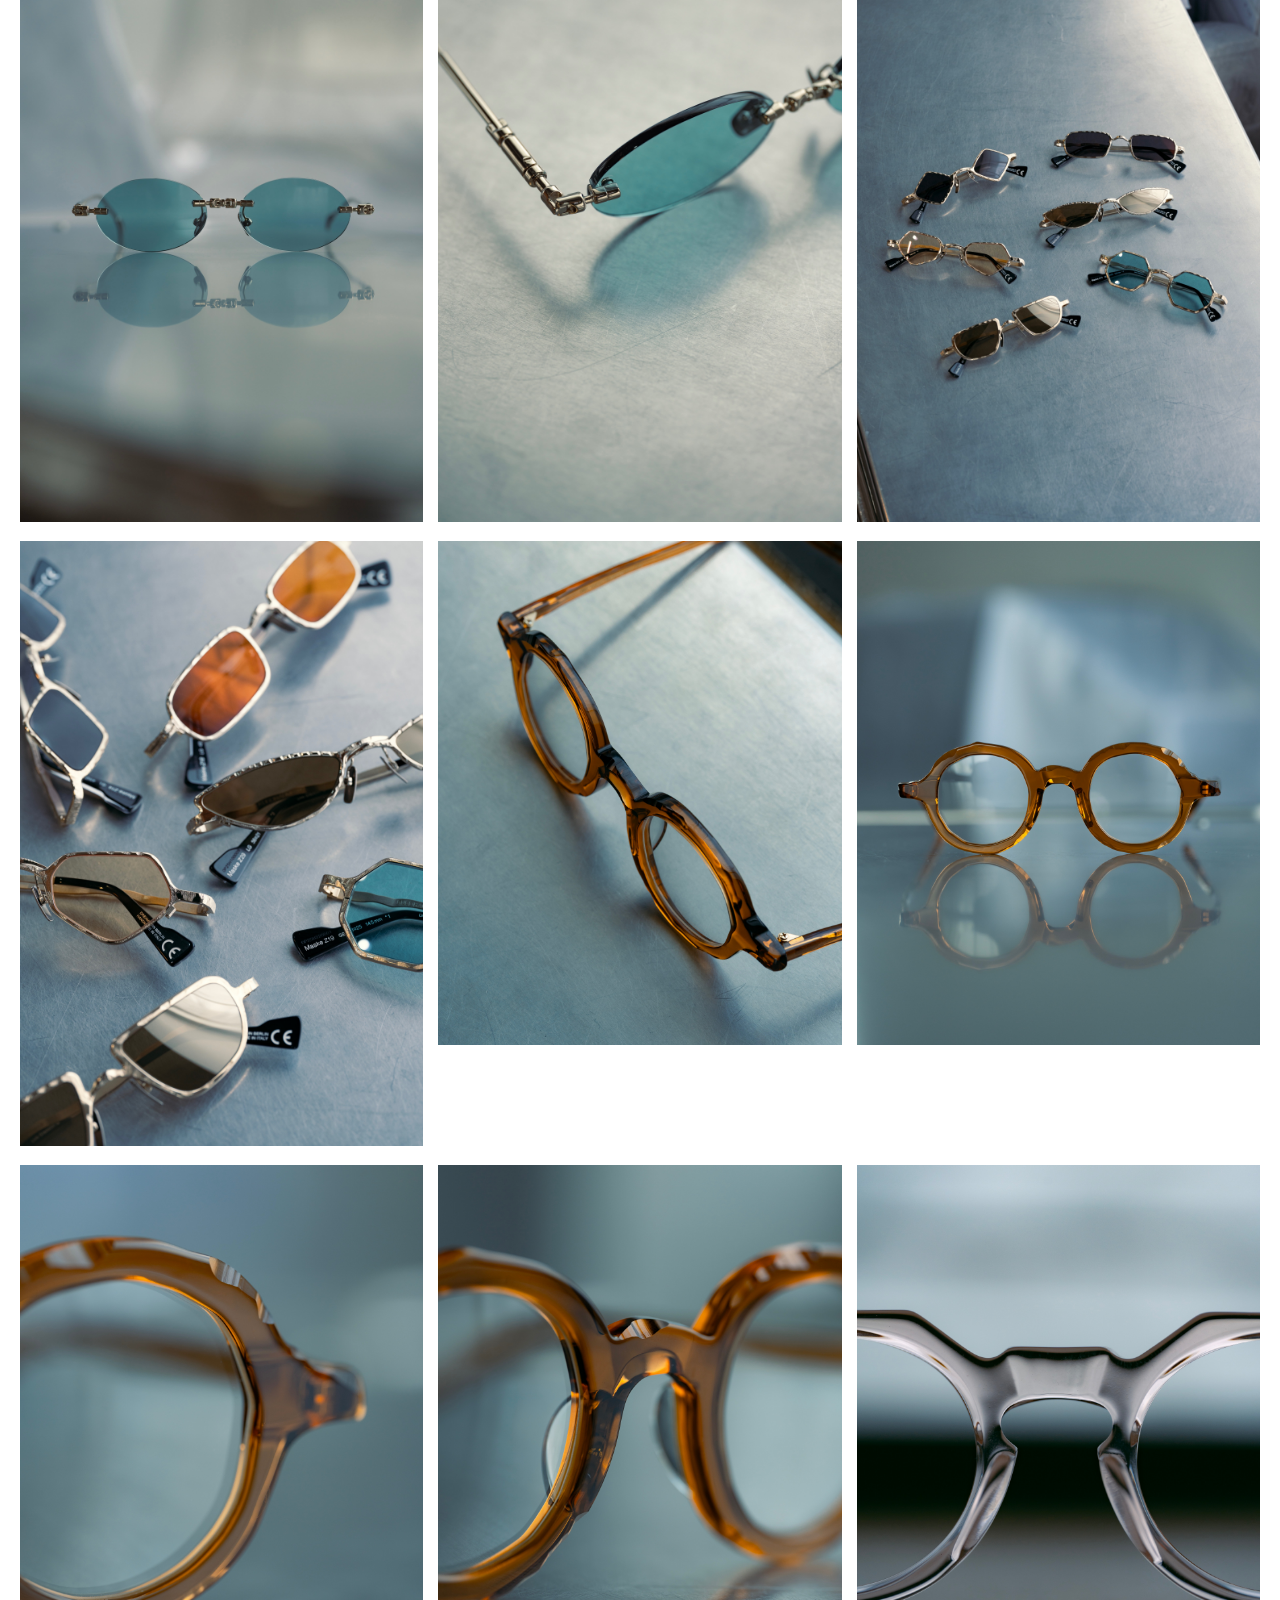
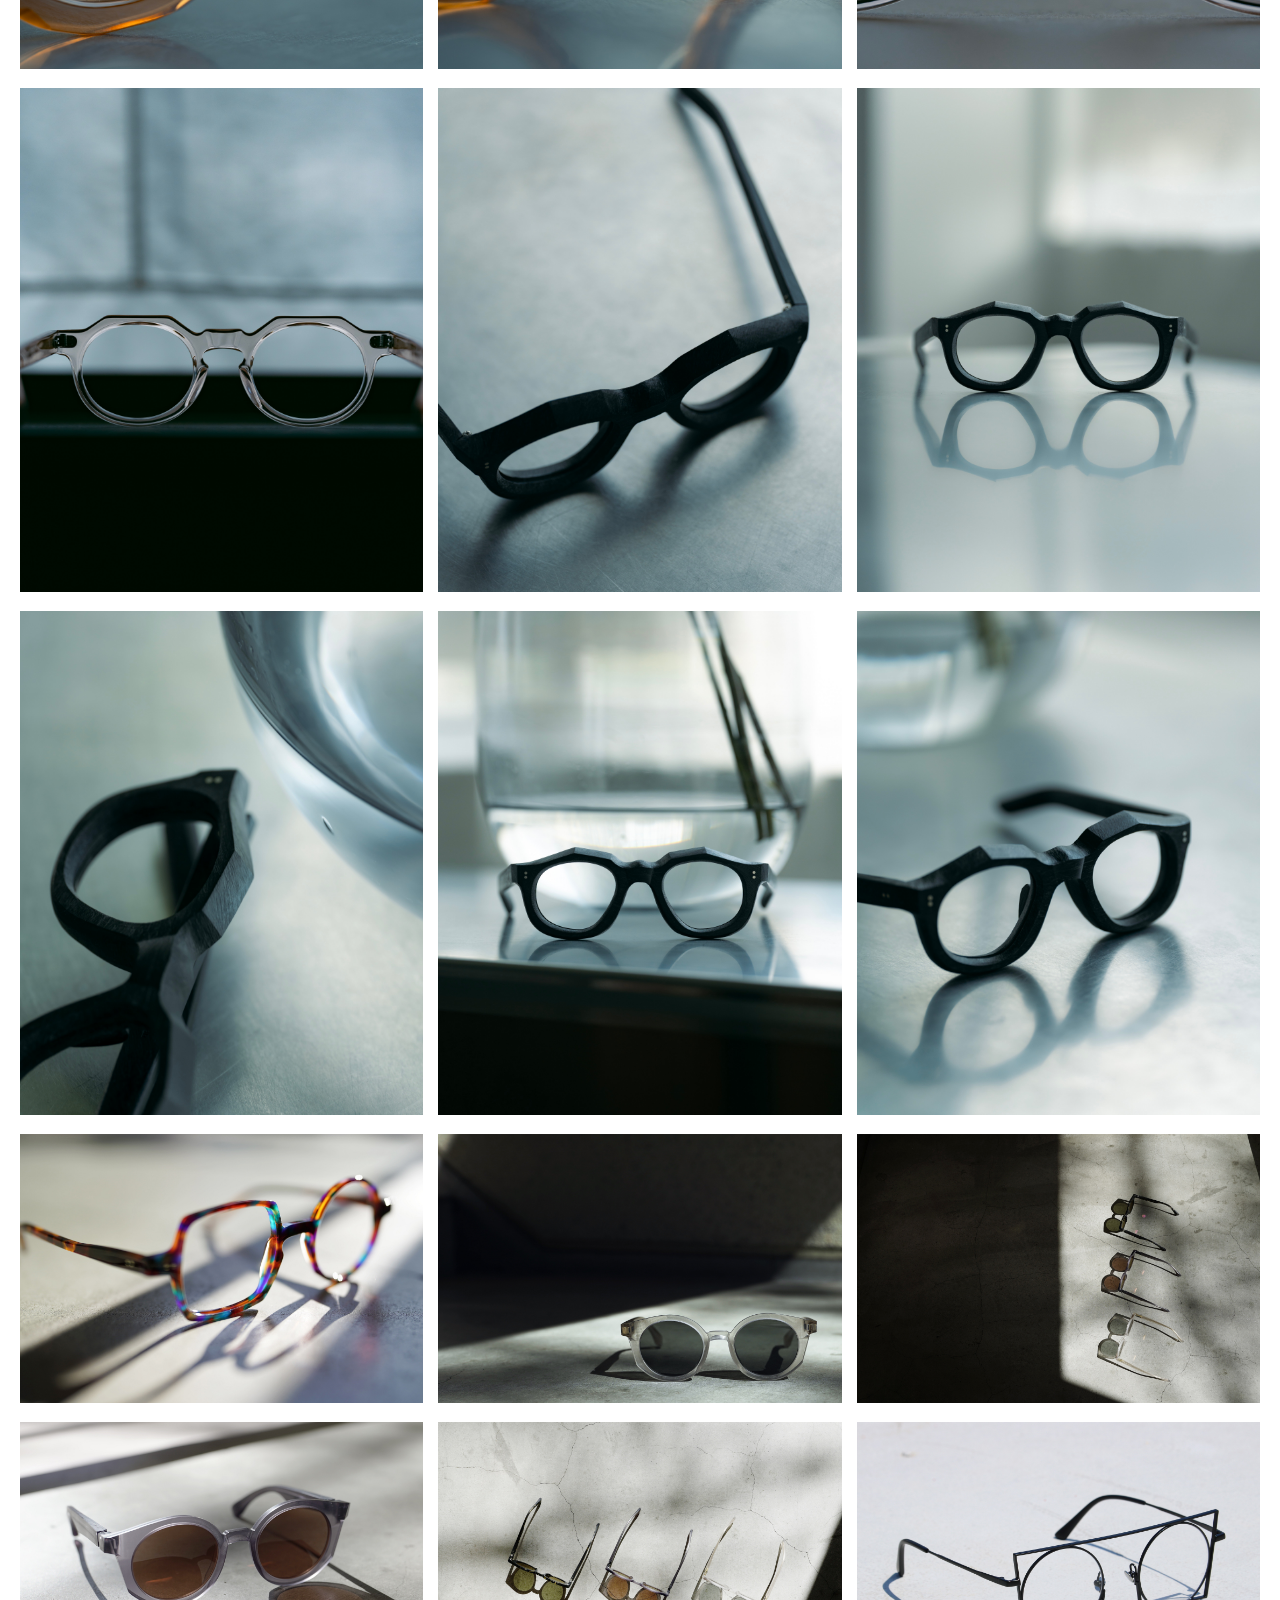
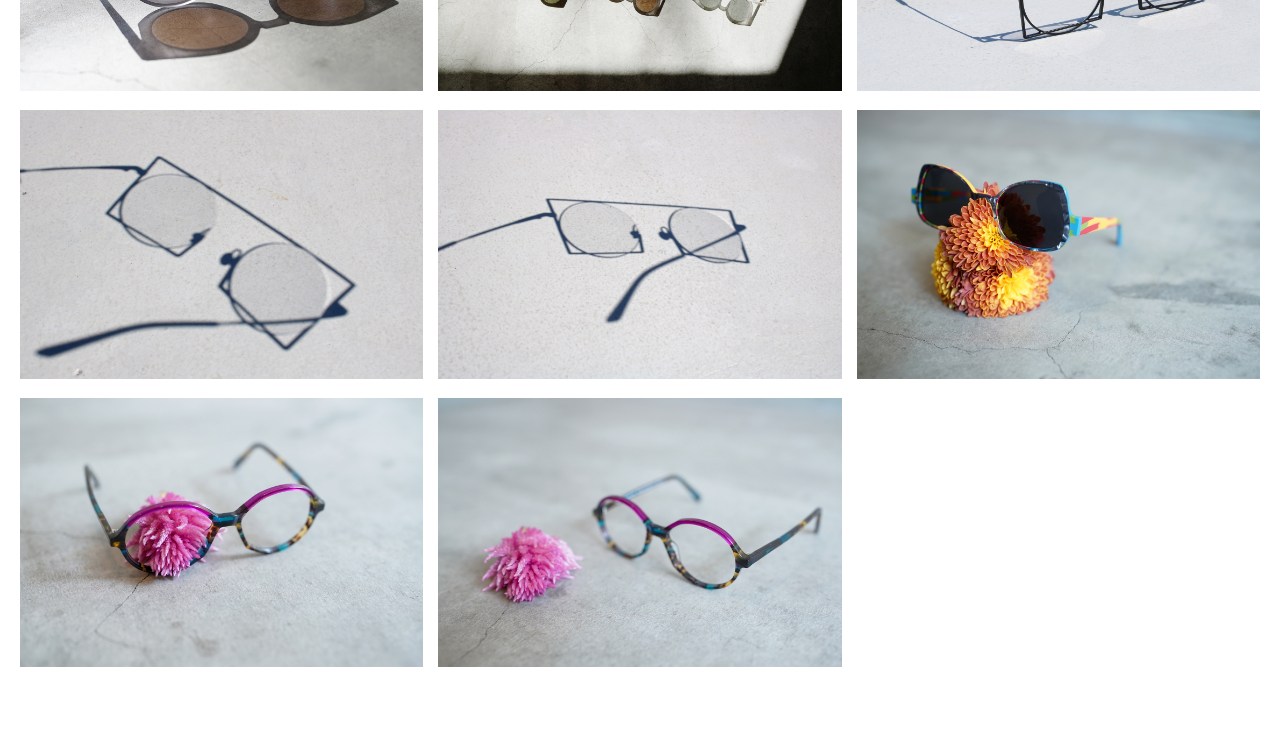
==== commit 5554966c: "Add files via upload" ====
--- a/megane/index.html
+++ b/megane/index.html
@@ -7,7 +7,7 @@
         <!-- キープする大元のスタイルシートを読み込みます -->
         <link rel="stylesheet" href="../style-v4.css">
         
-        <!-- 🎯 4つのリンクが出ている状態でも、背景透明＆出し入れを完璧に行う専用デザイン -->
+        <!-- 🎯 いつでも・どんなときでも背景を100%透明（シースルー）にする専用デザイン -->
         <style>
             html, body.sub-page {
                 height: auto !important;
@@ -21,25 +21,24 @@
                 display: block !important;
             }
             
-            /* 上部の白い文字エリア（初期状態は完全透明） */
+            /* 🎯【最終修正】上部の文字エリア枠（ヘッダー）の背景色を、どんな状態でも「完全透明」に固定 */
             .gallery-header {
                 position: fixed;
                 top: 0;
                 left: 0;
                 width: 100%;
-                background-color: transparent; /* 💡 メニュー展開時もベースは完全透明を維持 */
+                
+                /* 💡 スクロール中も、メニューが開いている時も、すべて「transparent（透明）」で統一します */
+                background-color: transparent !important; 
+                backdrop-filter: none !important; /* ぼかし効果も完全に排除してクリアにします */
+                
                 z-index: 1000;
                 padding: 35px 0 20px 0;
-                transition: transform 0.3s ease-in-out, background-color 0.3s ease; 
+                transition: transform 0.3s ease-in-out; /* 出し入れのスムーズなアニメーションのみキープ */
                 transform: translateY(0);
             }
             
-            /* 🎯【新設計】スクロール中、およびメニュー展開中（.menu-opened）でも文字が見えやすいよう、うっすらと白半透明を敷く設定 */
-            .gallery-header.scrolled,
-            .gallery-header.menu-opened {
-                background-color: rgba(255, 255, 255, 0.85); 
-                backdrop-filter: blur(5px); 
-            }
+            /* 💡 不要になったスクロール中・メニュー展開中の背景色を塗る命令をすべて完全に消去しました */
             
             /* 下の方の画像を見に行くときに、4つの文字リンクごと上空へ消し去る命令クラス */
             .gallery-header.header-hide {
@@ -140,9 +139,10 @@
                 display: none;
             }
             
+            /* 背景が100%透明になり、写真データが完全に画面のてっぺんからスタートするように余白を最適化 */
             .gallery-container {
                 width: 100%;
-                margin-top: 100px; 
+                margin-top: 90px; 
                 padding: 0;
             }
             body.sub-page > .menu-trigger {
@@ -152,14 +152,14 @@
     </head>
     <body class="sub-page">
         
-        <!-- スクロール連動機能を持たせた新しいヘッダー枠 -->
+        <!-- 完全背景透明仕様のヘッダー枠 -->
         <header id="gallery-header" class="gallery-header">
             <div class="header-container">
                 
                 <!-- CSS切り替え用の見えないスイッチ -->
                 <input type="checkbox" id="menu-toggle">
                 
-                <!-- 通常時のページタイトル（太字） -->
+                <!-- 通常時のページタイトル -->
                 <h1 class="nav-title-main">MEGANE</h1>
                 
                 <!-- タップ後に横一列で出現する4つのリンク -->
@@ -181,7 +181,6 @@
         </header>
         
         <main class="gallery-container">
-
 
 
         <!-- ここから上にコピペする -->
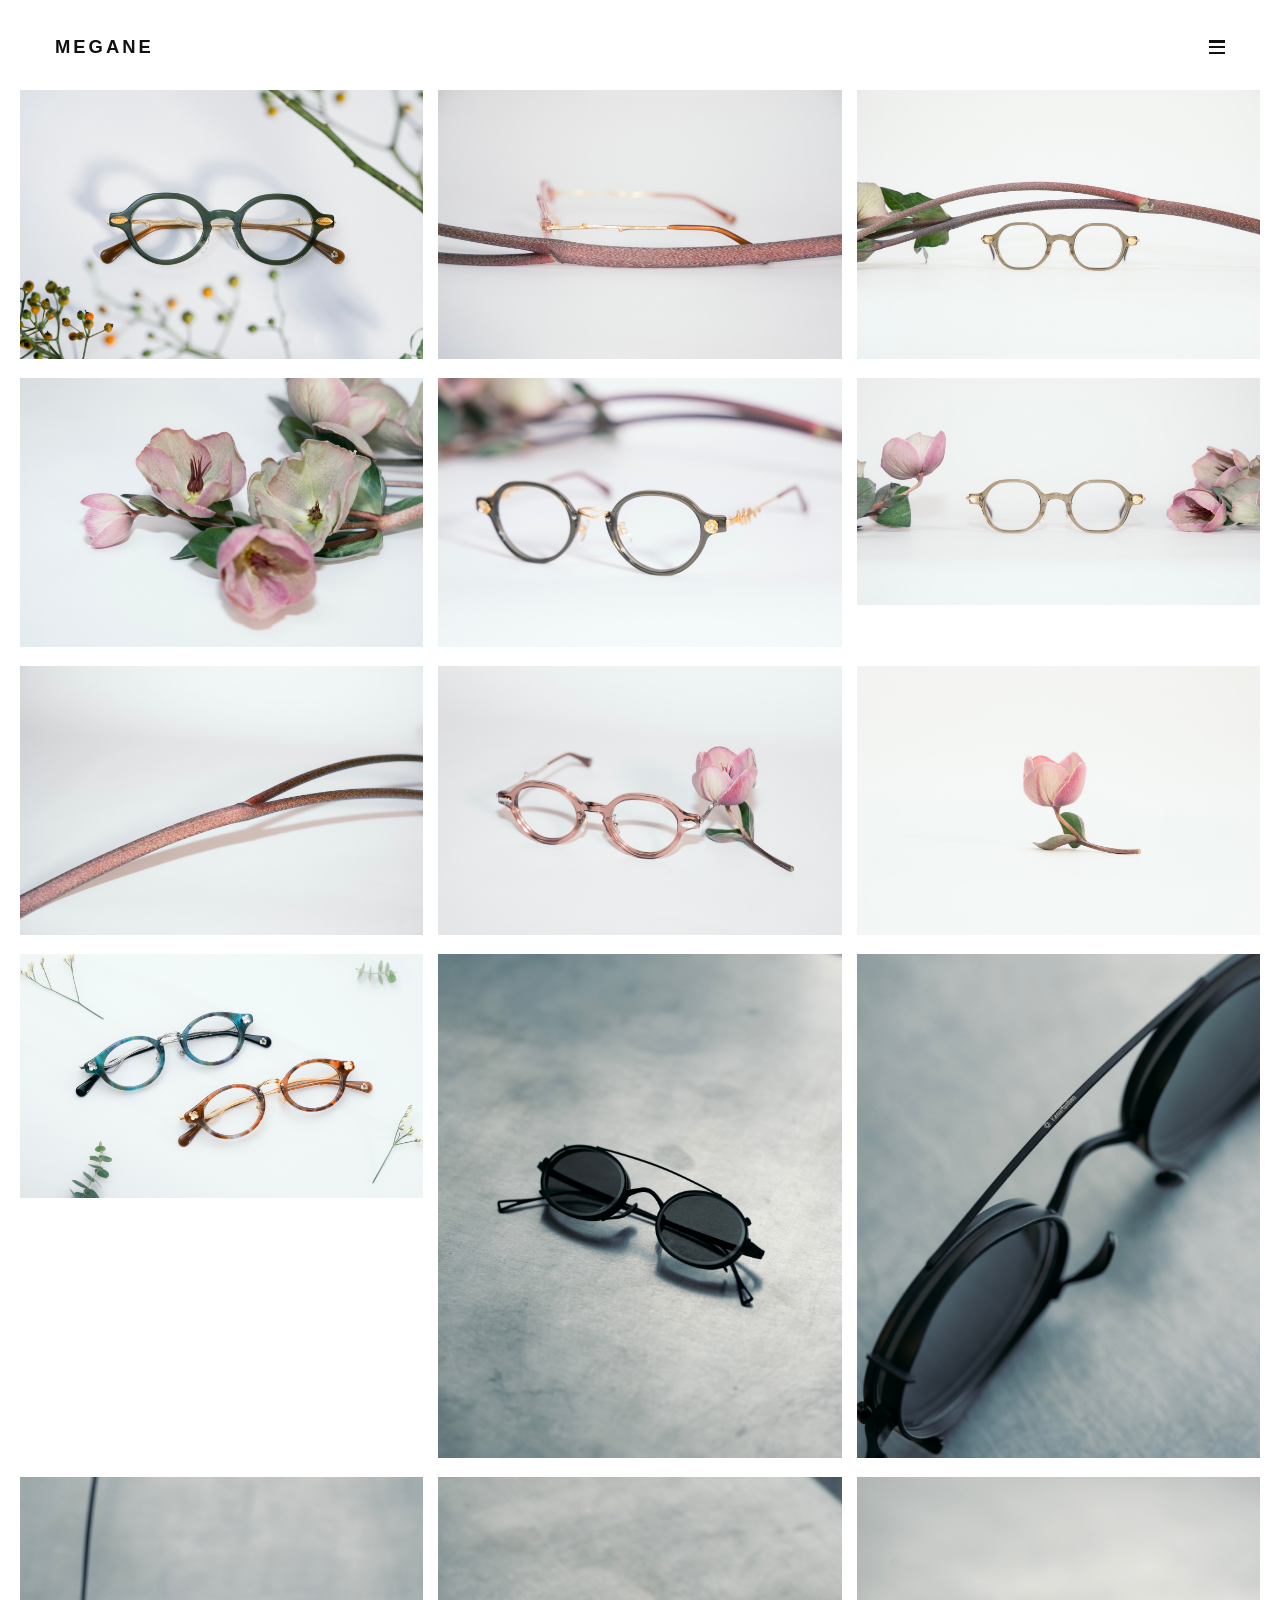
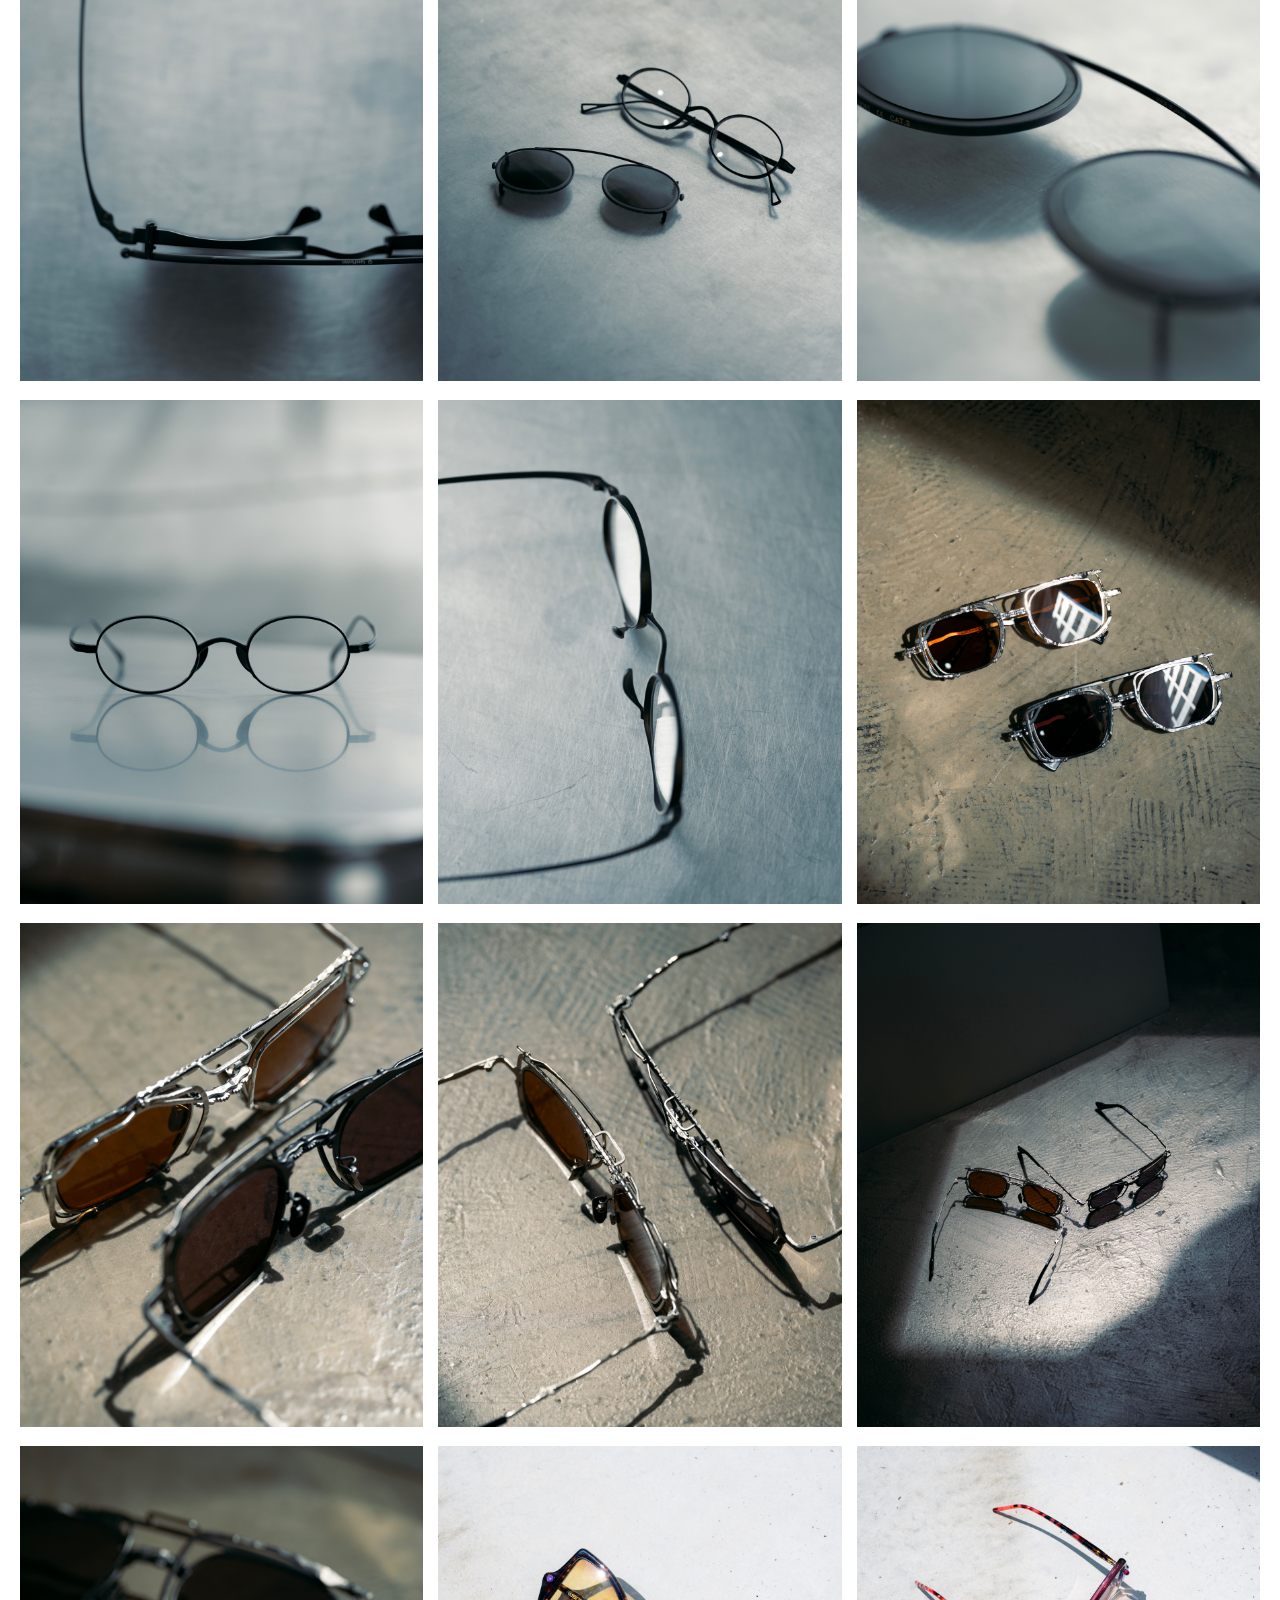
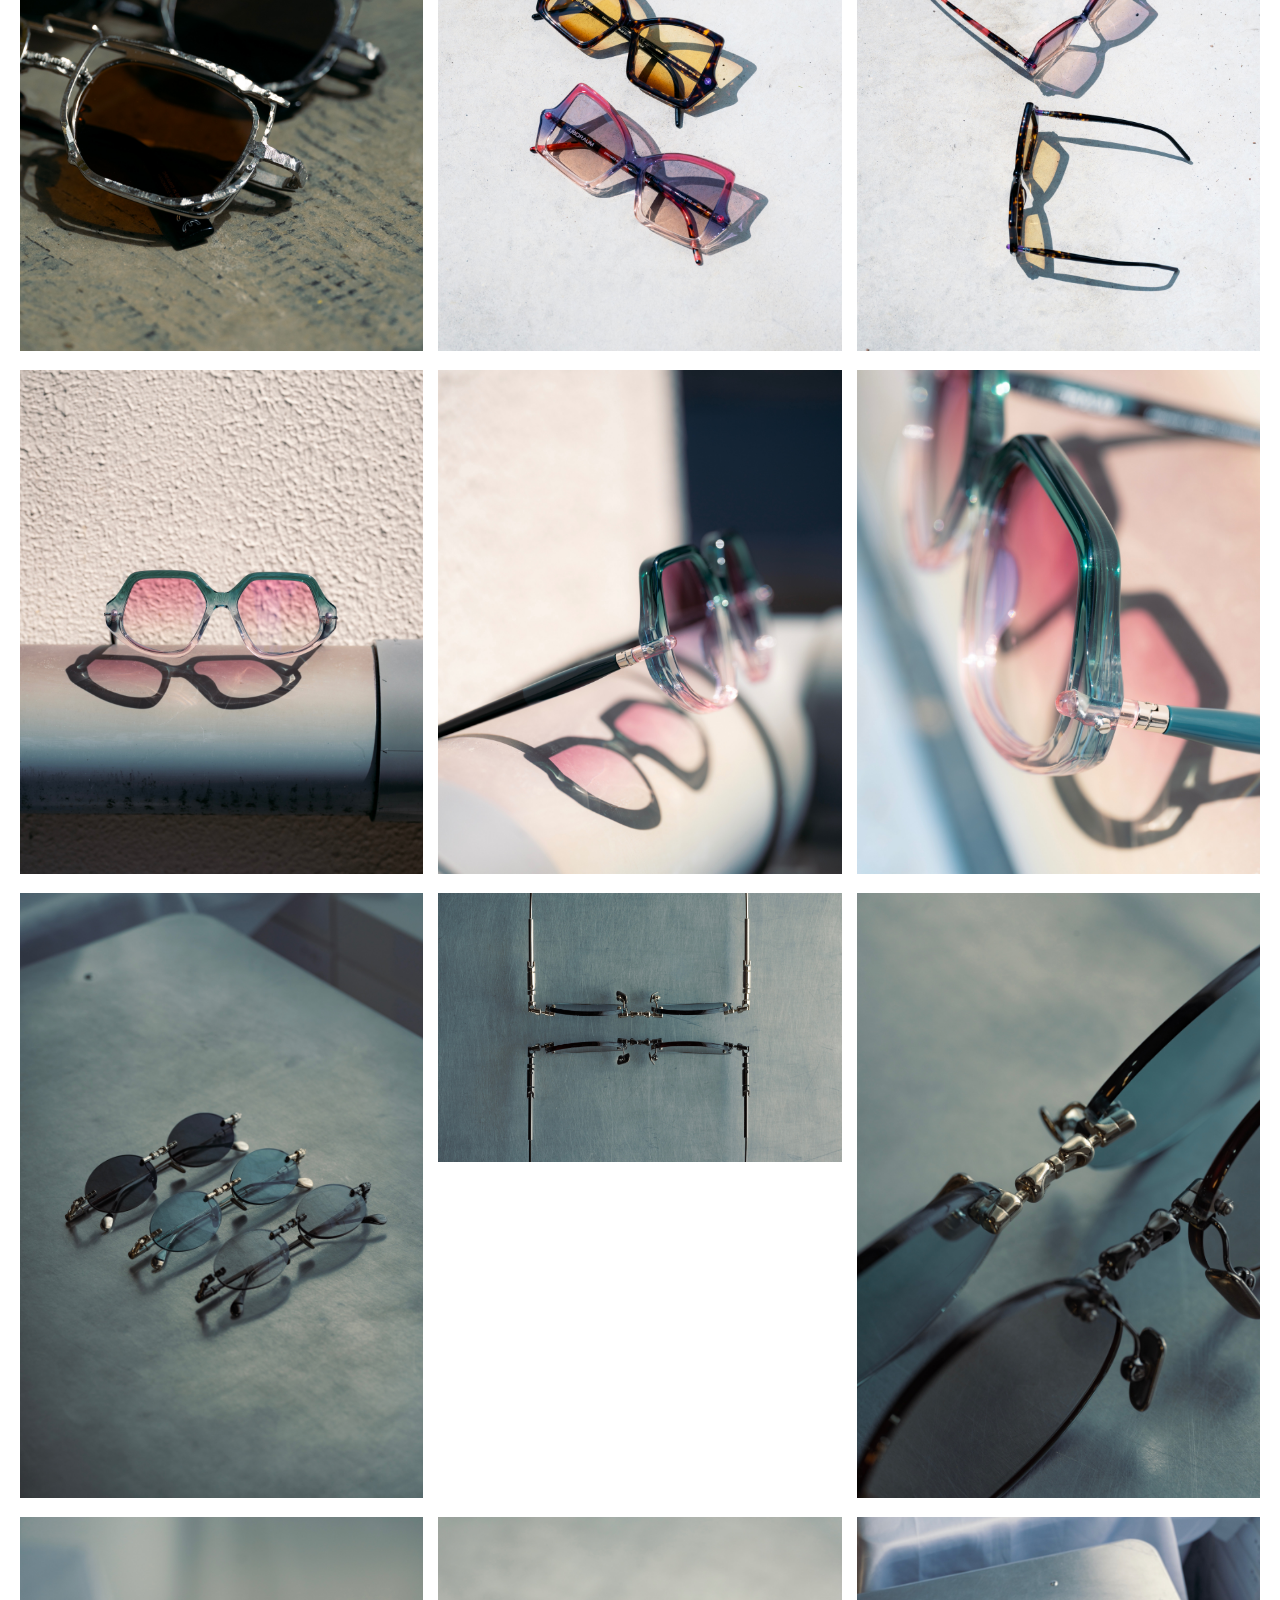
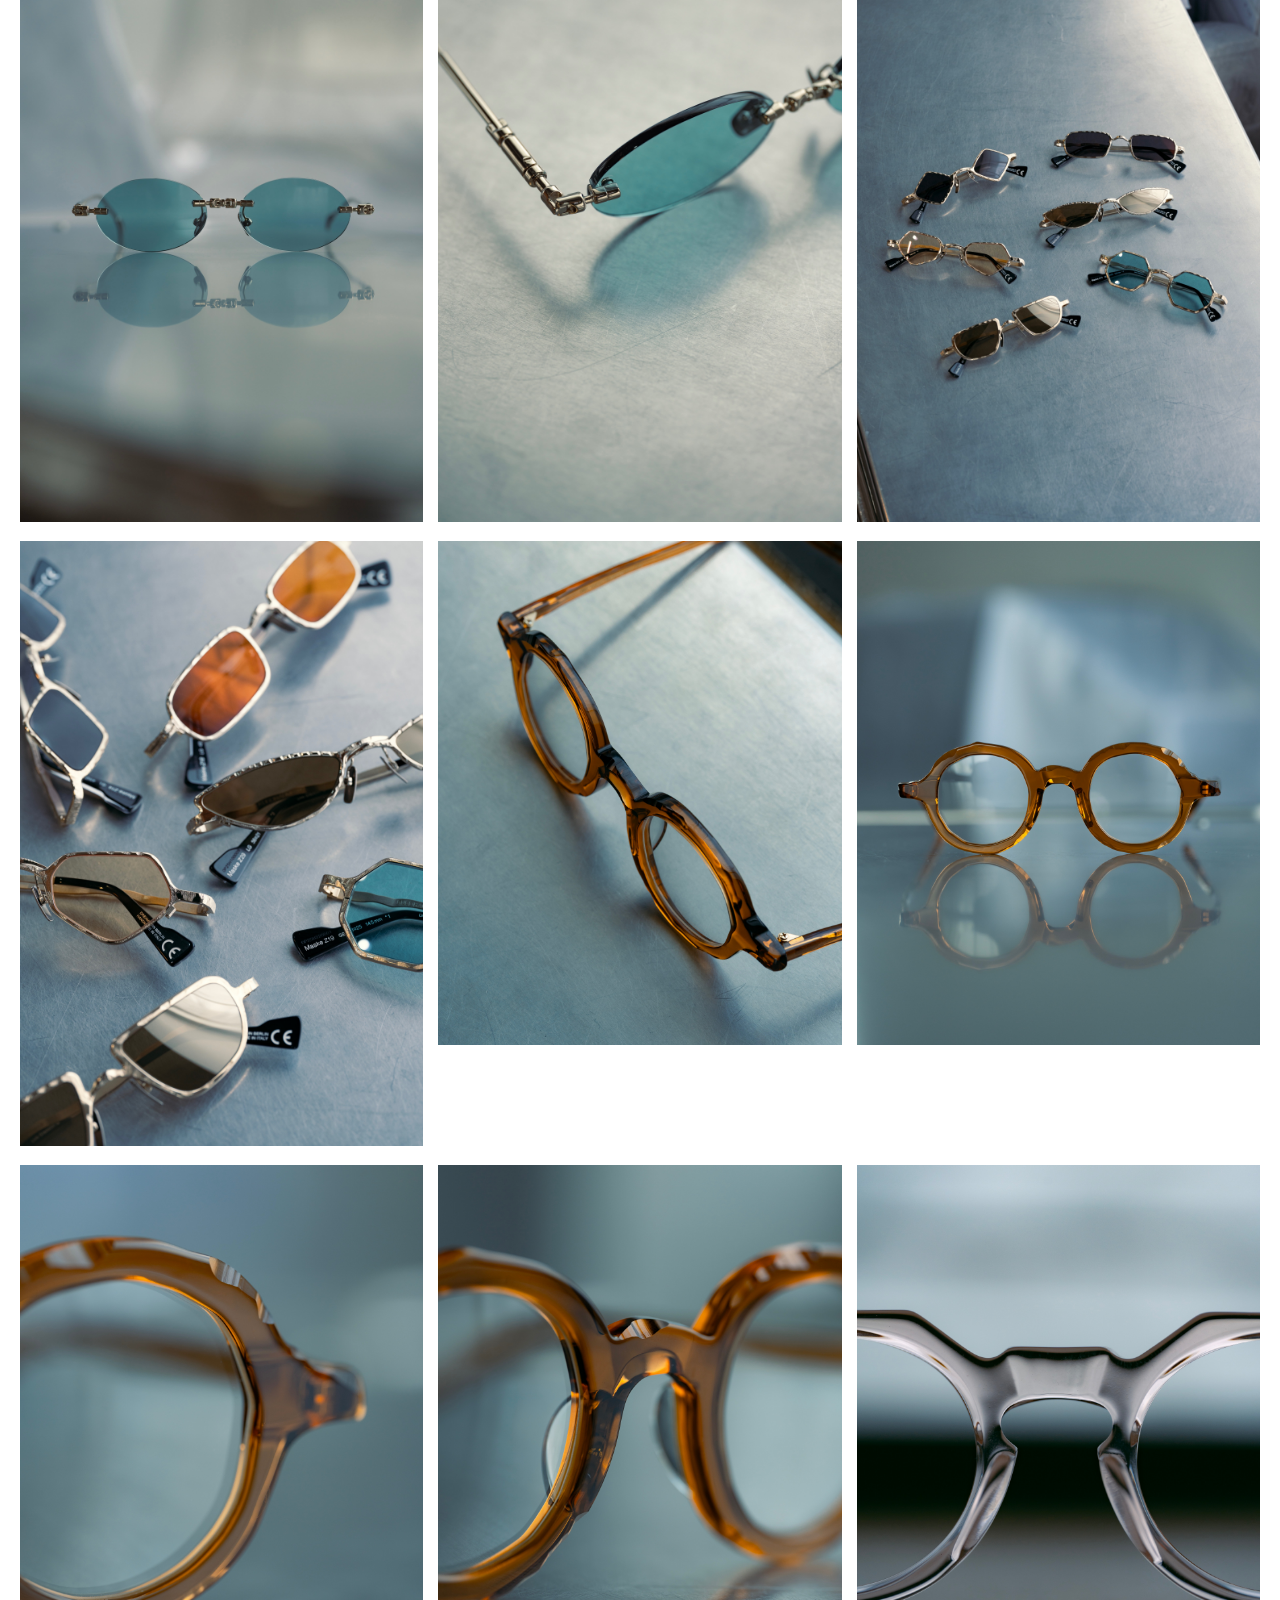
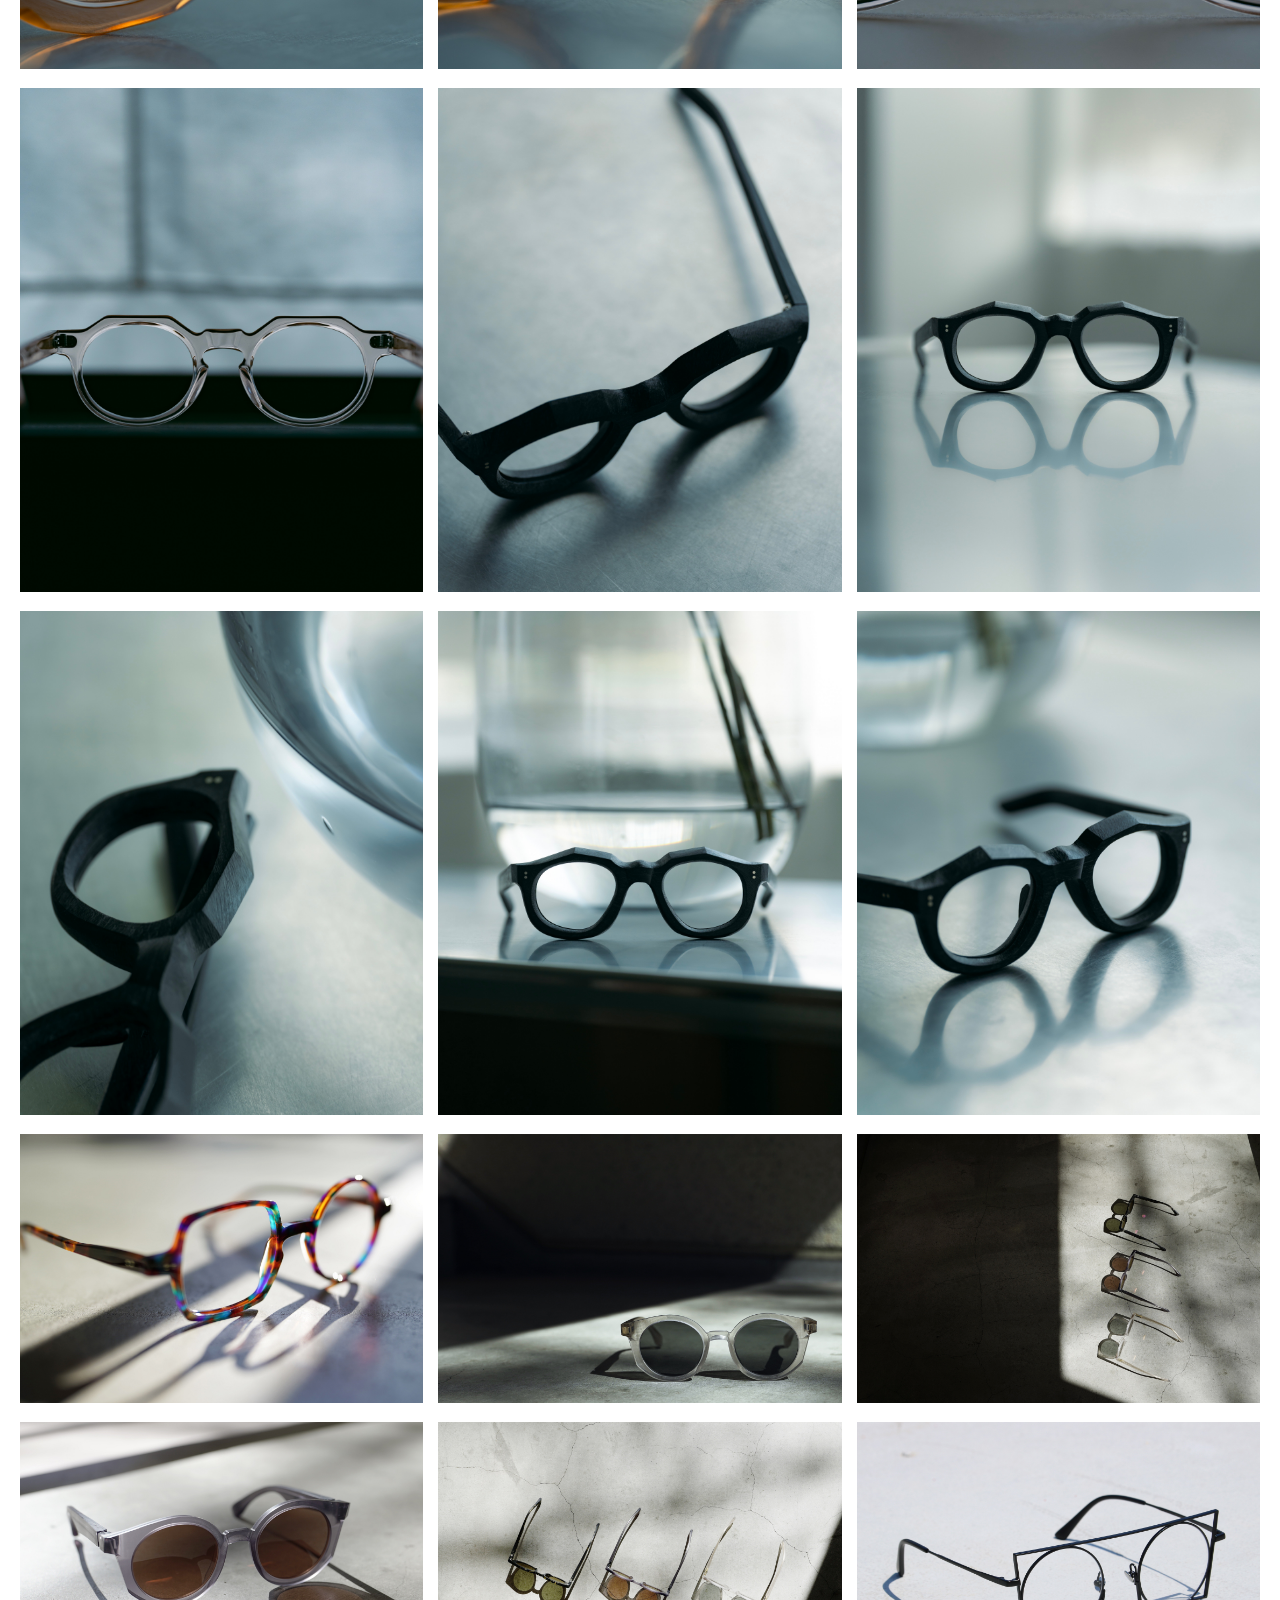
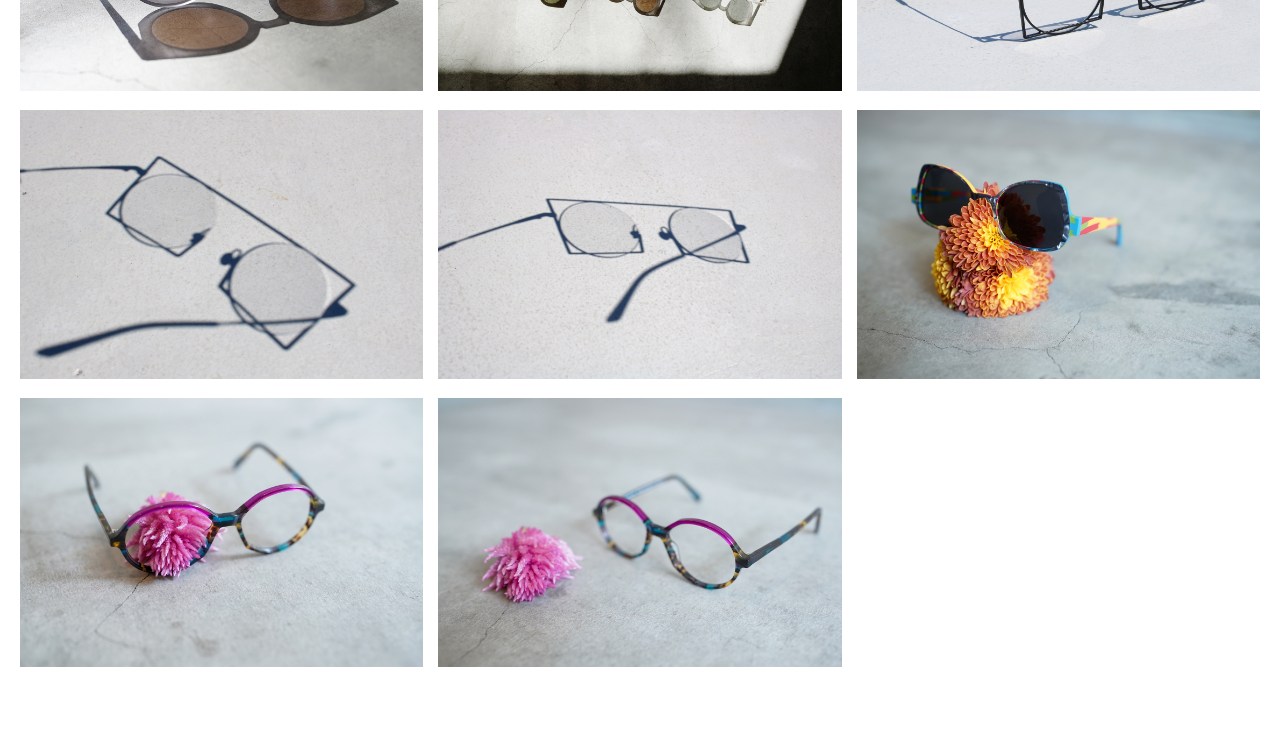
==== commit 4a96f995: "Add files via upload" ====
--- a/megane/index.html
+++ b/megane/index.html
@@ -7,7 +7,7 @@
         <!-- キープする大元のスタイルシートを読み込みます -->
         <link rel="stylesheet" href="../style-v4.css">
         
-        <!-- 🎯 いつでも・どんなときでも背景を100%透明（シースルー）にする専用デザイン -->
+        <!-- 🎯 写真の左右の端と文字の端を1ミリの狂いもなく垂直に完全整列させるデザイン -->
         <style>
             html, body.sub-page {
                 height: auto !important;
@@ -21,24 +21,19 @@
                 display: block !important;
             }
             
-            /* 🎯【最終修正】上部の文字エリア枠（ヘッダー）の背景色を、どんな状態でも「完全透明」に固定 */
+            /* 上部の完全透明な文字エリア枠 */
             .gallery-header {
                 position: fixed;
                 top: 0;
                 left: 0;
                 width: 100%;
-                
-                /* 💡 スクロール中も、メニューが開いている時も、すべて「transparent（透明）」で統一します */
                 background-color: transparent !important; 
-                backdrop-filter: none !important; /* ぼかし効果も完全に排除してクリアにします */
-                
+                backdrop-filter: none !important; 
                 z-index: 1000;
                 padding: 35px 0 20px 0;
-                transition: transform 0.3s ease-in-out; /* 出し入れのスムーズなアニメーションのみキープ */
+                transition: transform 0.3s ease-in-out; 
                 transform: translateY(0);
             }
-            
-            /* 💡 不要になったスクロール中・メニュー展開中の背景色を塗る命令をすべて完全に消去しました */
             
             /* 下の方の画像を見に行くときに、4つの文字リンクごと上空へ消し去る命令クラス */
             .gallery-header.header-hide {
@@ -50,7 +45,10 @@
                 max-width: 1200px;
                 margin: 0 auto;
                 position: relative;
-                padding: 0 20px; 
+                
+                /* 🎯【重要】写真のグリッドの左辺・右辺と、文字の輪郭の端を完全に一致させるための精密パディング */
+                padding: 0 15px; 
+                
                 box-sizing: border-box;
                 display: flex;
                 justify-content: space-between;
@@ -58,7 +56,7 @@
                 height: 24px; 
             }
             
-            /* 開いたときの「MEGANE」の文字 */
+            /* 開いたときの「MEGANE」の文字（Mの左端が写真の左端と完全にピッタリ揃います） */
             .nav-title-main {
                 margin: 0;
                 font-size: 1.15rem;   
@@ -81,11 +79,11 @@
                 transition: opacity 2.0s ease, transform 2.0s cubic-bezier(0.16, 1, 0.3, 1), visibility 2.0s;
             }
             
-            /* メニュー文字 */
+            /* 🎯【重要】展開した時の4つのメニュー文字（左右の端を画面にフィットさせるため1.05remへ微調整） */
             .nav-inline-links a {
                 text-decoration: none;
                 color: #111111;
-                font-size: 1rem;      
+                font-size: 1.05rem;   /* 💡 左右が完璧に1本の垂直ラインで揃う絶妙なサイズ感 */
                 font-weight: 800;     
                 letter-spacing: 3px;  
                 line-height: 1;
@@ -99,12 +97,12 @@
                 display: none;
             }
             
-            /* 右上の三本線（Eのサイズ同化仕様） */
+            /* 🎯 右上の三本線（右端の垂直ラインを写真の右辺と完璧に一致させました） */
             .gallery-menu-label {
                 position: absolute; 
                 top: 50%;           
                 transform: translateY(-50%); 
-                right: 20px;     
+                right: 15px;        /* 💡 パディングと連動させて、右端の面を完璧に揃えました */
                 width: 16px;        
                 height: 14px;       
                 cursor: pointer;
@@ -139,7 +137,6 @@
                 display: none;
             }
             
-            /* 背景が100%透明になり、写真データが完全に画面のてっぺんからスタートするように余白を最適化 */
             .gallery-container {
                 width: 100%;
                 margin-top: 90px; 
@@ -152,7 +149,7 @@
     </head>
     <body class="sub-page">
         
-        <!-- 完全背景透明仕様のヘッダー枠 -->
+        <!-- 新しい上部文字エリア（ヘッダー） -->
         <header id="gallery-header" class="gallery-header">
             <div class="header-container">
                 
@@ -162,7 +159,7 @@
                 <!-- 通常時のページタイトル -->
                 <h1 class="nav-title-main">MEGANE</h1>
                 
-                <!-- タップ後に横一列で出現する4つのリンク -->
+                <!-- 🎯 タップ後に横一列で出現する4つのリンク（並び順：現在地先頭、HOME末尾・左右完全整列仕様） -->
                 <nav class="nav-inline-links">
                     <a href="../megane/index.html" class="current-page">MEGANE</a>
                     <a href="../portrait/index.html">PORTRAIT</a>
@@ -170,7 +167,7 @@
                     <a href="../index.html">HOME</a>
                 </nav>
                 
-                <!-- 三本線メニューボタン -->
+                <!-- 三本線メニューボタン（Eのサイズ同化・位置調整仕様） -->
                 <label for="menu-toggle" class="gallery-menu-label">
                     <span></span>
                     <span></span>
@@ -181,6 +178,7 @@
         </header>
         
         <main class="gallery-container">
+
 
 
         <!-- ここから上にコピペする -->
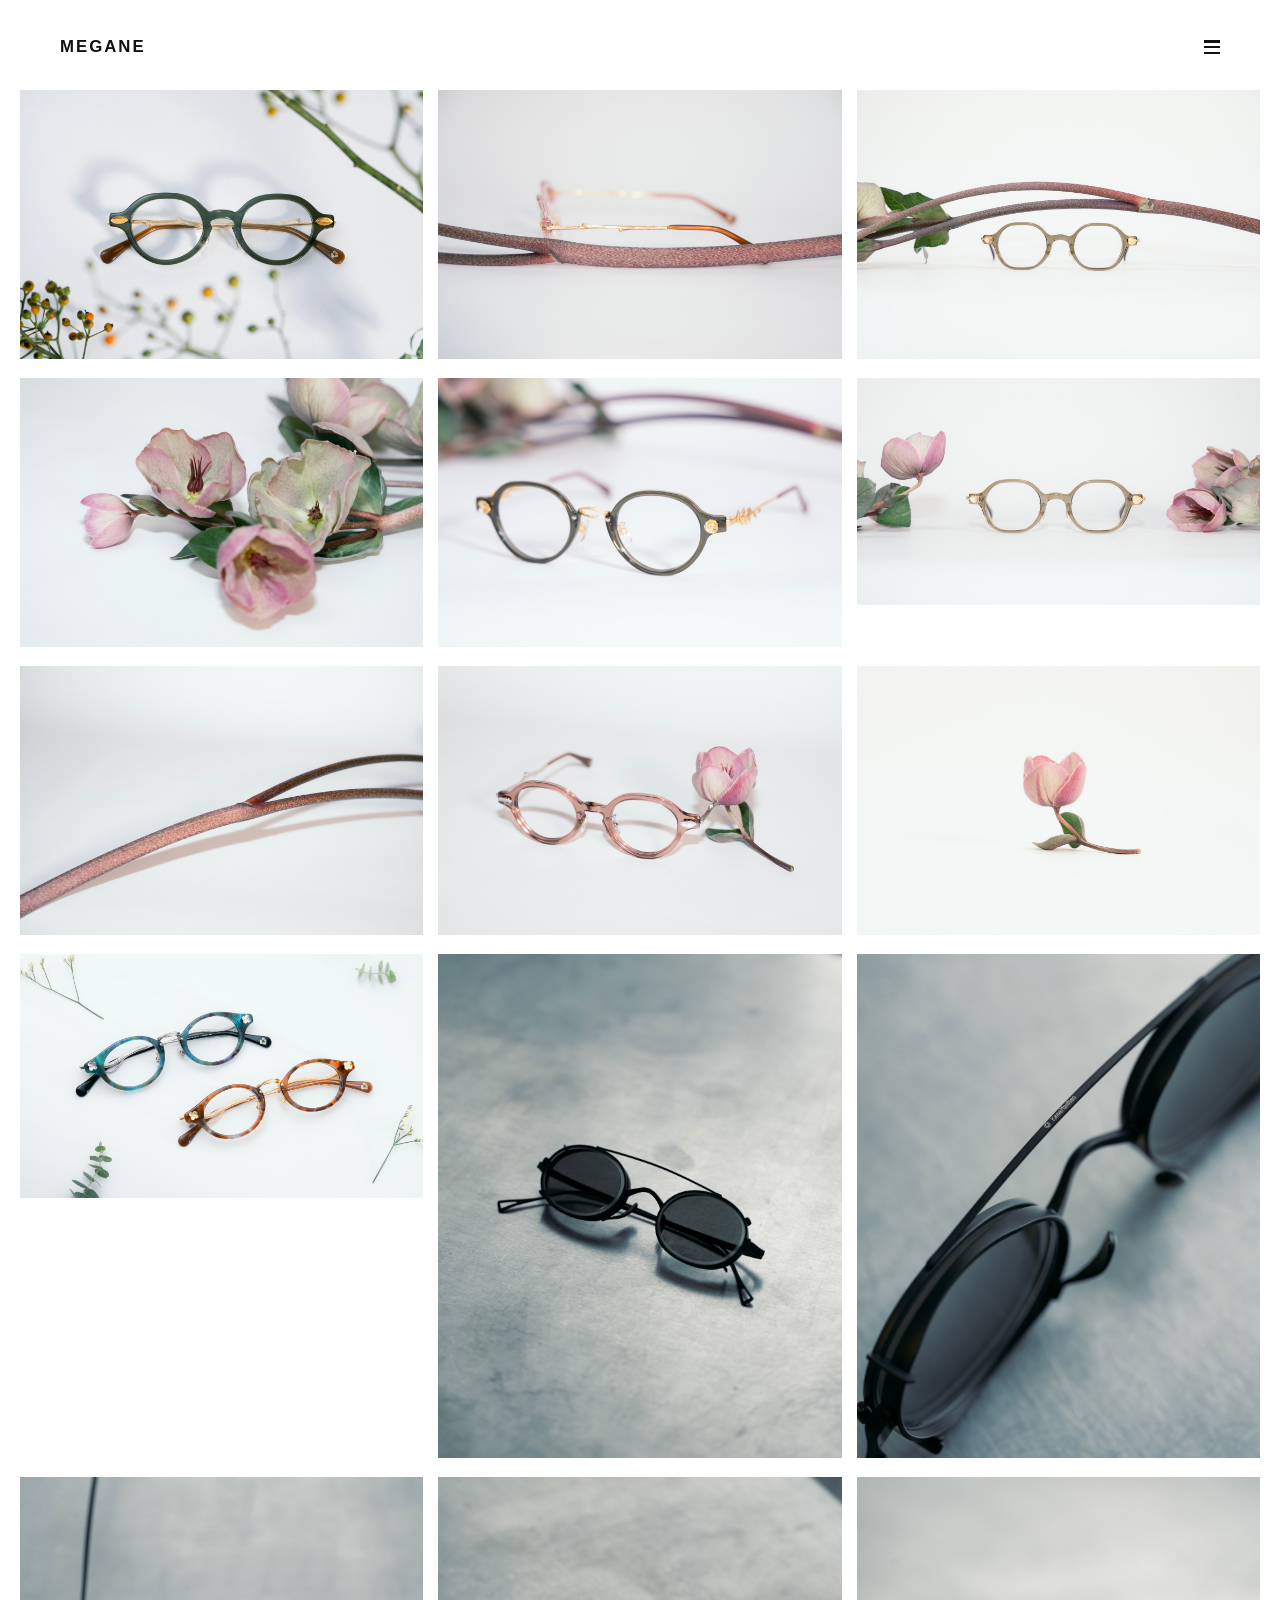
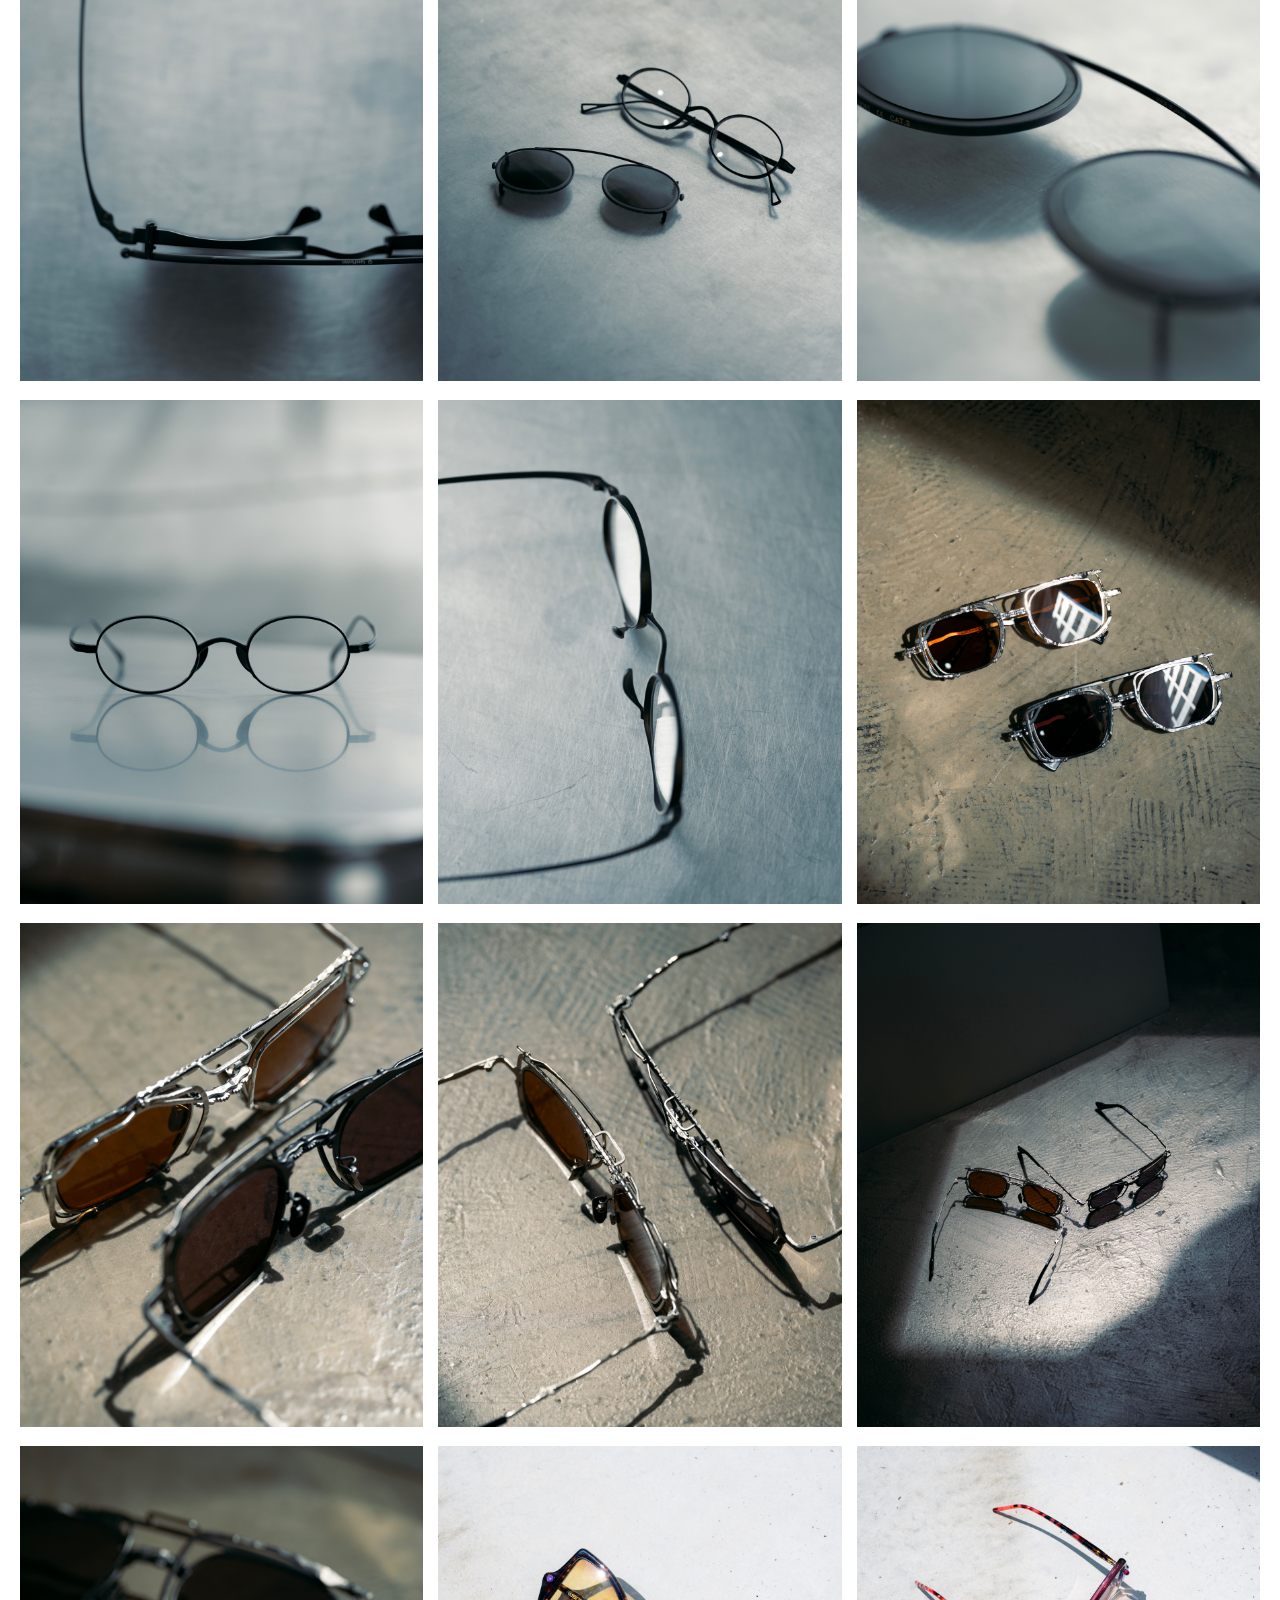
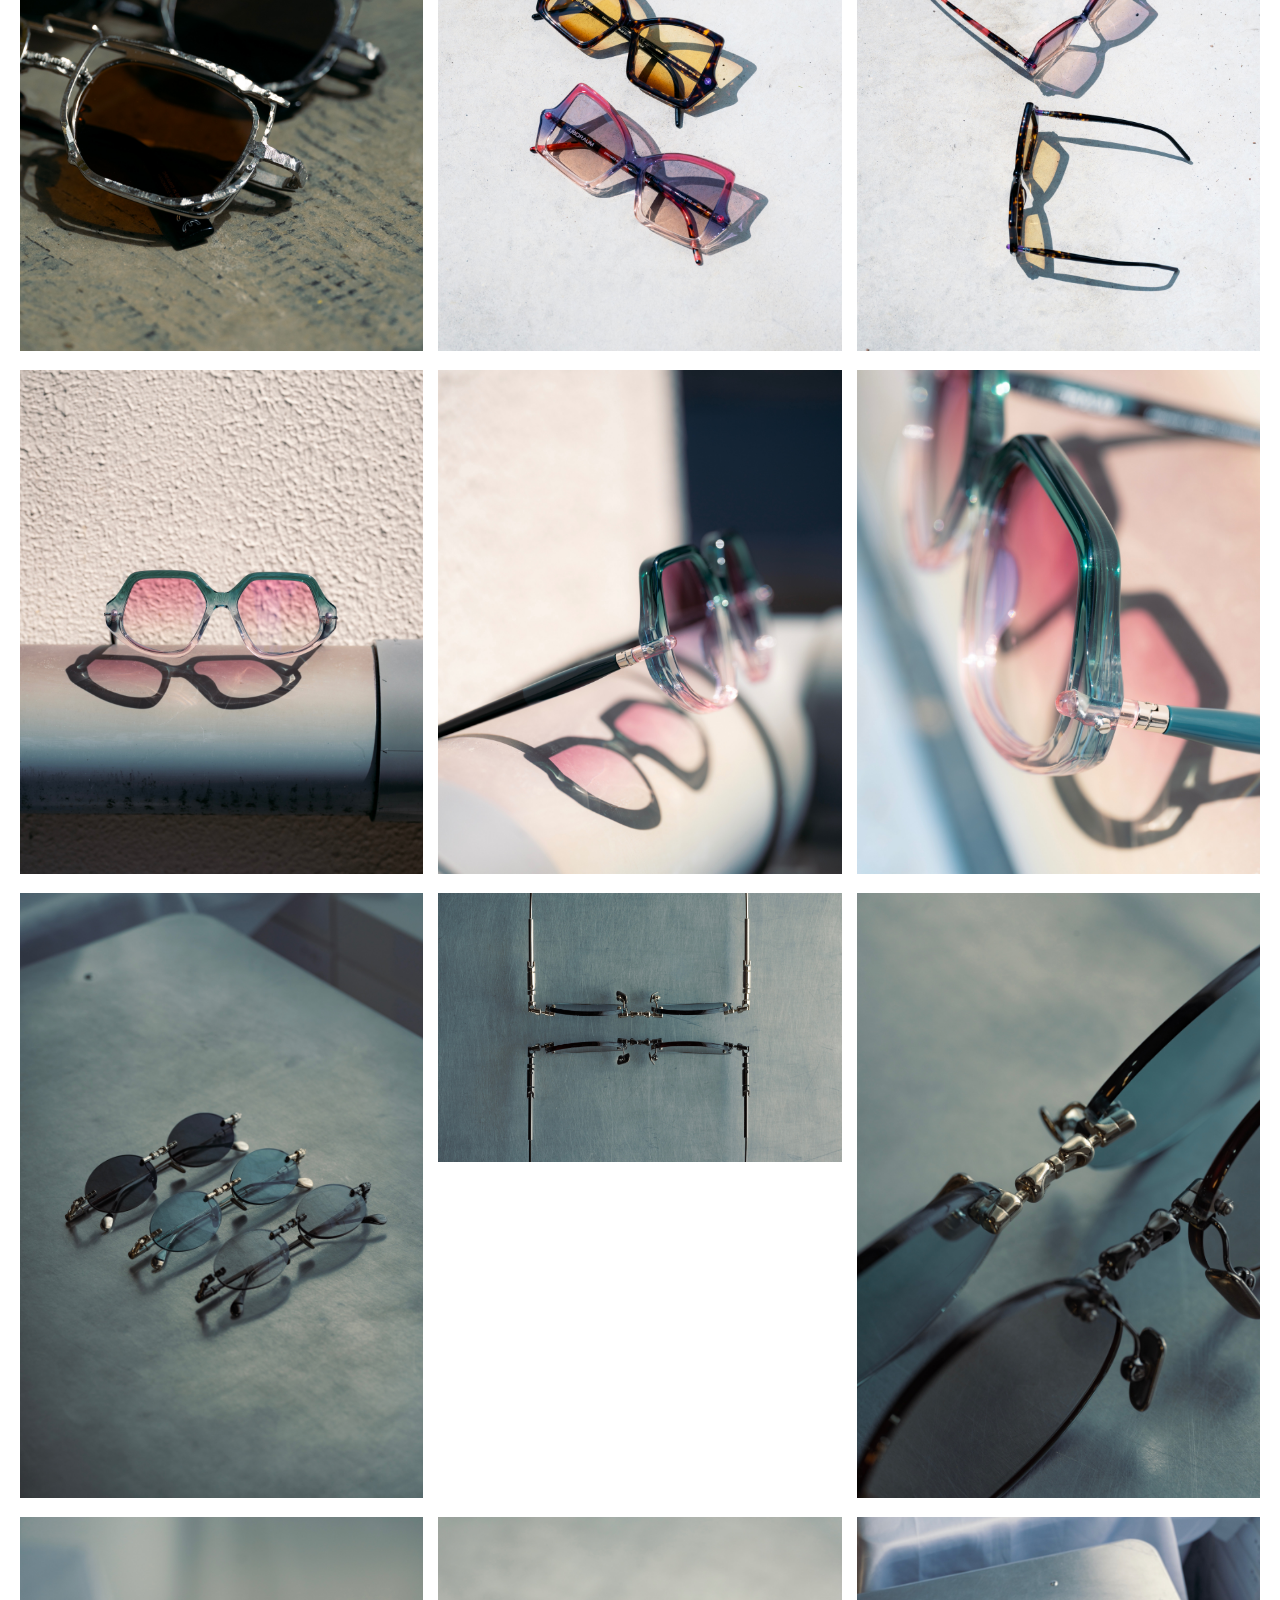
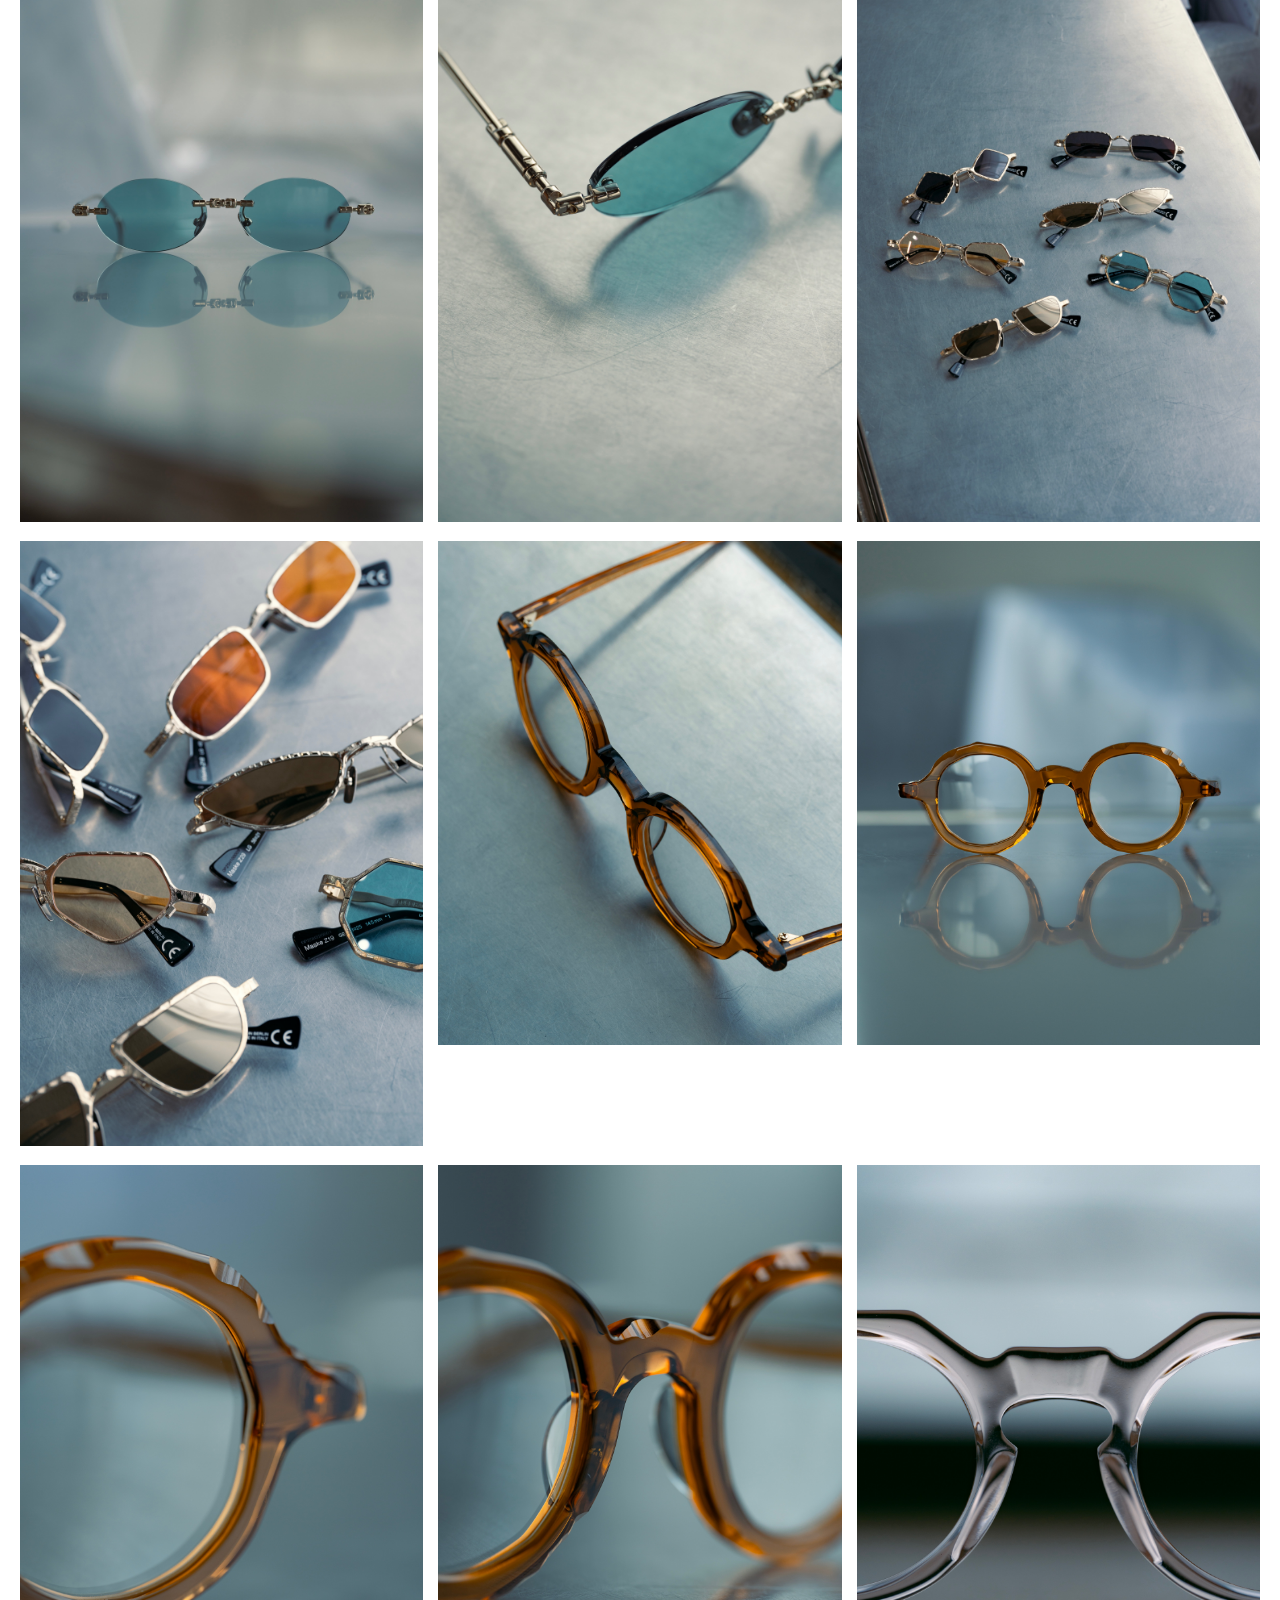
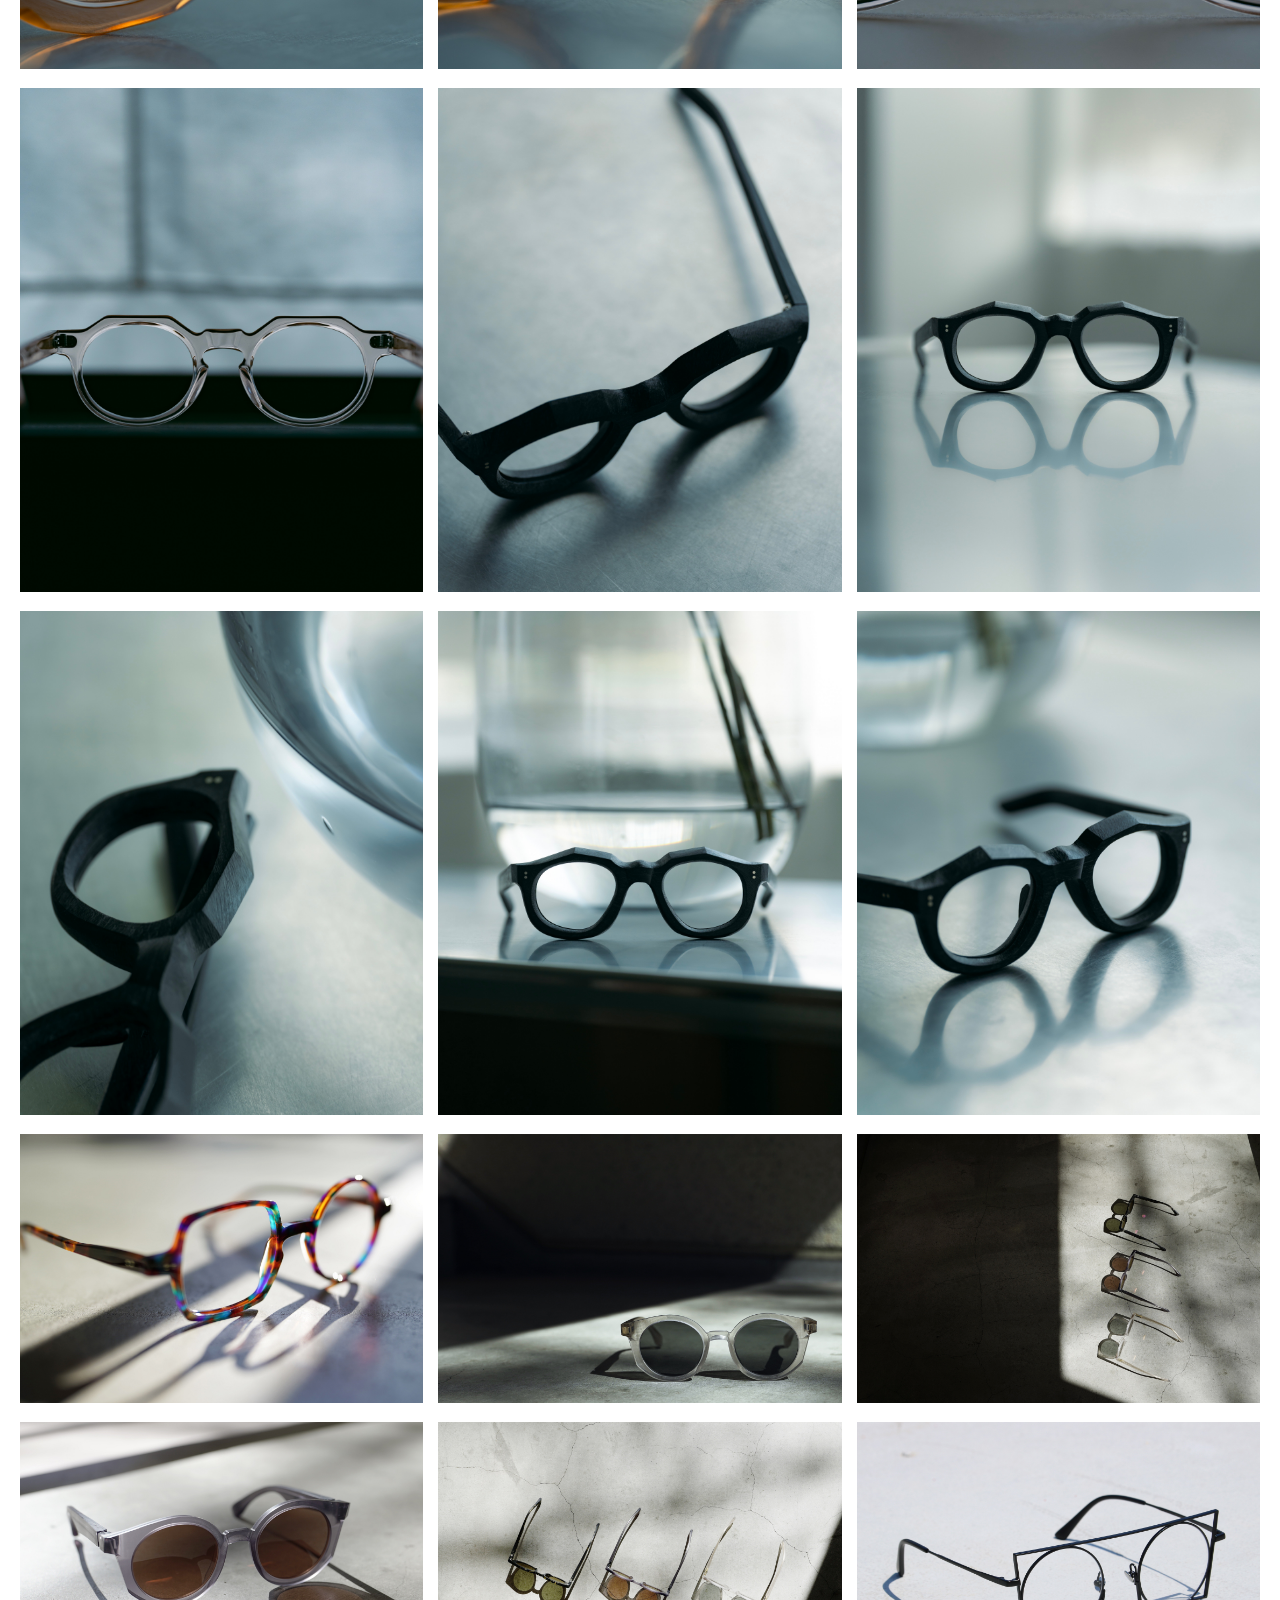
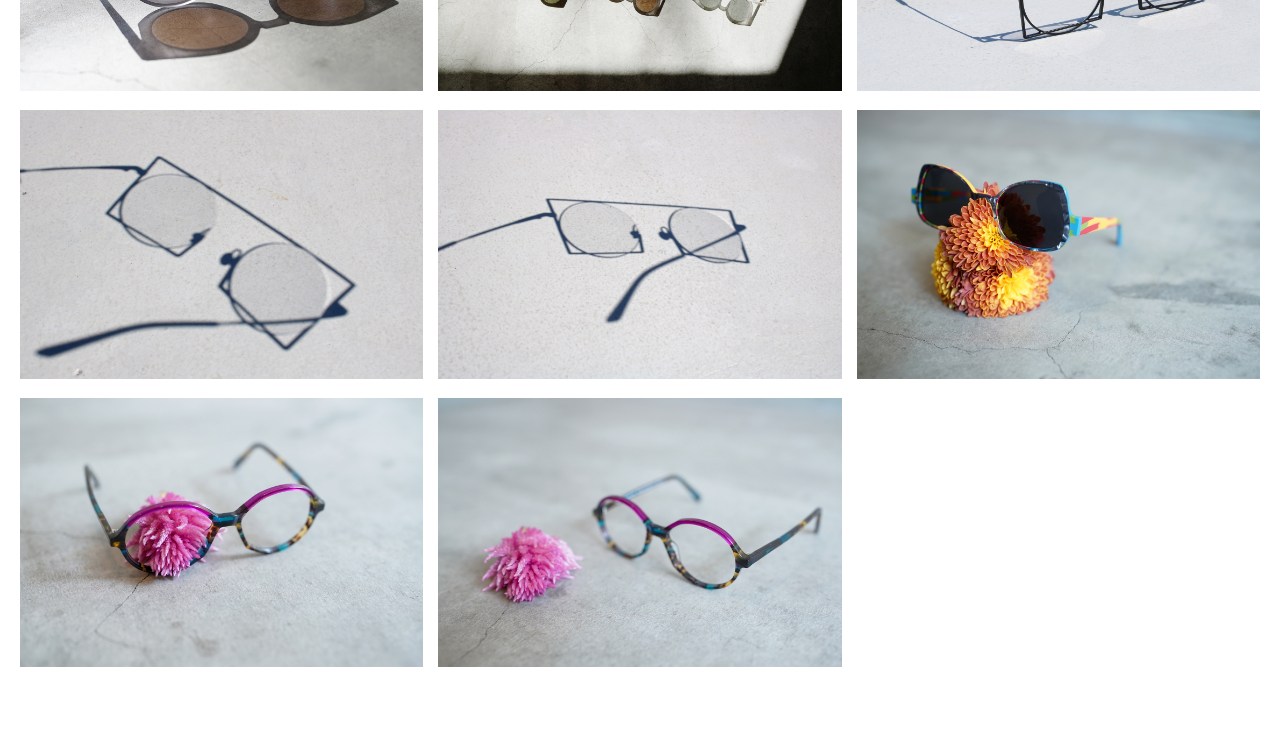
==== commit 30865f55: "Add files via upload" ====
--- a/megane/index.html
+++ b/megane/index.html
@@ -7,7 +7,7 @@
         <!-- キープする大元のスタイルシートを読み込みます -->
         <link rel="stylesheet" href="../style-v4.css">
         
-        <!-- 🎯 写真の左右の端と文字の端を1ミリの狂いもなく垂直に完全整列させるデザイン -->
+        <!-- 🎯 画面幅に完璧に収め、HOMEの右端はみ出しを確実に解決するデザイン -->
         <style>
             html, body.sub-page {
                 height: auto !important;
@@ -35,7 +35,7 @@
                 transform: translateY(0);
             }
             
-            /* 下の方の画像を見に行くときに、4つの文字リンクごと上空へ消し去る命令クラス */
+            /* 下の方の画像を見に行くときに、文字エリアを上空へ消し去る命令クラス */
             .gallery-header.header-hide {
                 transform: translateY(-100%) !important; 
             }
@@ -46,8 +46,8 @@
                 margin: 0 auto;
                 position: relative;
                 
-                /* 🎯【重要】写真のグリッドの左辺・右辺と、文字の輪郭の端を完全に一致させるための精密パディング */
-                padding: 0 15px; 
+                /* 🎯 写真一覧のグリッド（左右20px空き）と外枠のラインを完全に一致させます */
+                padding: 0 20px; 
                 
                 box-sizing: border-box;
                 display: flex;
@@ -56,12 +56,12 @@
                 height: 24px; 
             }
             
-            /* 開いたときの「MEGANE」の文字（Mの左端が写真の左端と完全にピッタリ揃います） */
+            /* 🎯 開いたときの「MEGANE」の文字（サイズと間隔をメニュー文字と完全同期） */
             .nav-title-main {
                 margin: 0;
-                font-size: 1.15rem;   
+                font-size: 1.05rem;   
                 font-weight: 800;     
-                letter-spacing: 3px;  
+                letter-spacing: 2px;  
                 color: #111111;
                 line-height: 1; 
                 display: inline-block;
@@ -75,17 +75,20 @@
                 align-items: center; 
                 opacity: 0;
                 visibility: hidden;
-                transform: translateX(50px); 
+                transform: translateX(30px); /* 飛び出しの初期位置を滑らかにするため少し縮小 */
                 transition: opacity 2.0s ease, transform 2.0s cubic-bezier(0.16, 1, 0.3, 1), visibility 2.0s;
             }
             
-            /* 🎯【重要】展開した時の4つのメニュー文字（左右の端を画面にフィットさせるため1.05remへ微調整） */
+            /* 🎯【最重要】展開した時の4つのメニュー文字（絶対に画面からはみ出さない精密サイズ） */
             .nav-inline-links a {
                 text-decoration: none;
                 color: #111111;
-                font-size: 1.05rem;   /* 💡 左右が完璧に1本の垂直ラインで揃う絶妙なサイズ感 */
+                
+                /* 💡 文字サイズを0.9rem、間隔を2pxに引き締めたことで、右端のHOMEが写真の右辺の枠内に完璧に収まります */
+                font-size: 0.9rem;    
                 font-weight: 800;     
-                letter-spacing: 3px;  
+                letter-spacing: 2px;  
+                
                 line-height: 1;
             }
             .nav-inline-links a.current-page {
@@ -97,12 +100,12 @@
                 display: none;
             }
             
-            /* 🎯 右上の三本線（右端の垂直ラインを写真の右辺と完璧に一致させました） */
+            /* 右上の三本線（写真の右端ラインと完璧に位置が重なります） */
             .gallery-menu-label {
                 position: absolute; 
                 top: 50%;           
                 transform: translateY(-50%); 
-                right: 15px;        /* 💡 パディングと連動させて、右端の面を完璧に揃えました */
+                right: 20px;        /* 写真一覧の右端と完全に揃う位置 */
                 width: 16px;        
                 height: 14px;       
                 cursor: pointer;
@@ -159,7 +162,7 @@
                 <!-- 通常時のページタイトル -->
                 <h1 class="nav-title-main">MEGANE</h1>
                 
-                <!-- 🎯 タップ後に横一列で出現する4つのリンク（並び順：現在地先頭、HOME末尾・左右完全整列仕様） -->
+                <!-- タップ後に横一列で出現する4つのリンク（はみ出し修正版） -->
                 <nav class="nav-inline-links">
                     <a href="../megane/index.html" class="current-page">MEGANE</a>
                     <a href="../portrait/index.html">PORTRAIT</a>
@@ -167,7 +170,7 @@
                     <a href="../index.html">HOME</a>
                 </nav>
                 
-                <!-- 三本線メニューボタン（Eのサイズ同化・位置調整仕様） -->
+                <!-- 三本線メニューボタン -->
                 <label for="menu-toggle" class="gallery-menu-label">
                     <span></span>
                     <span></span>
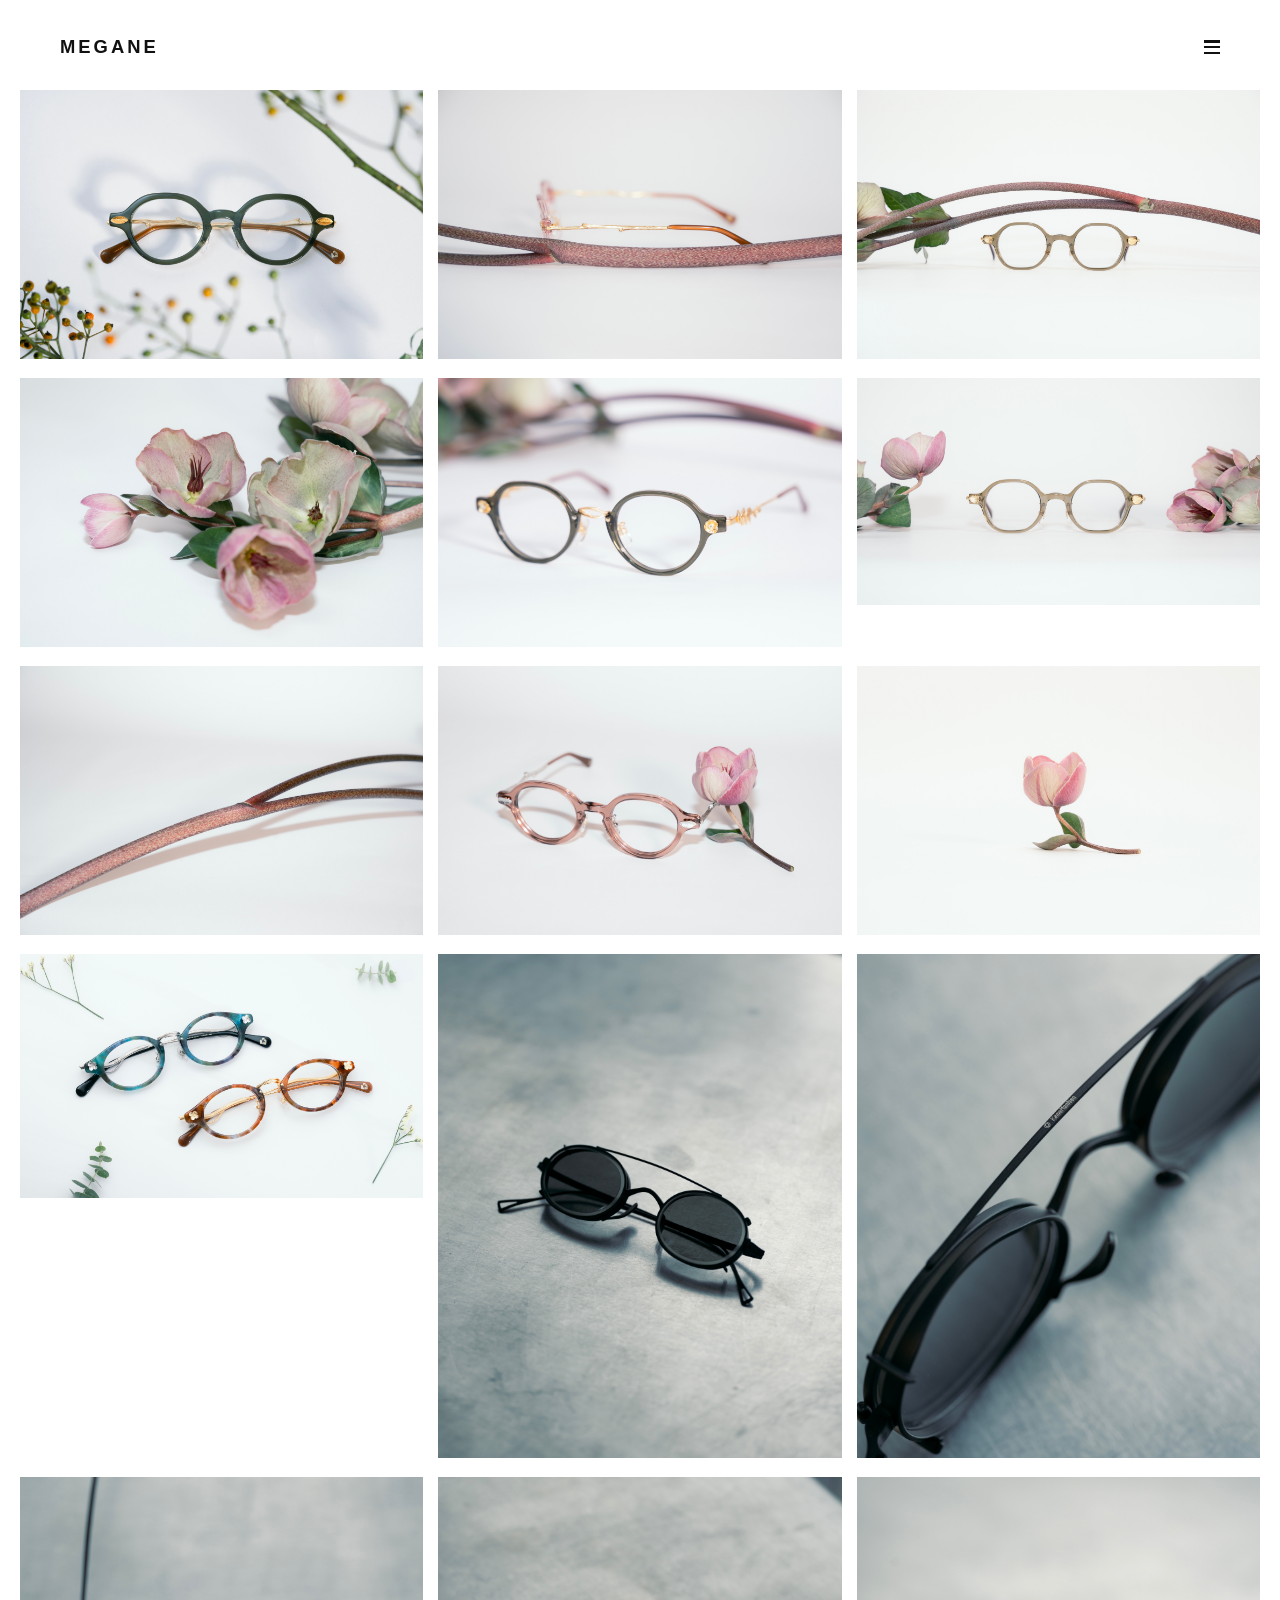
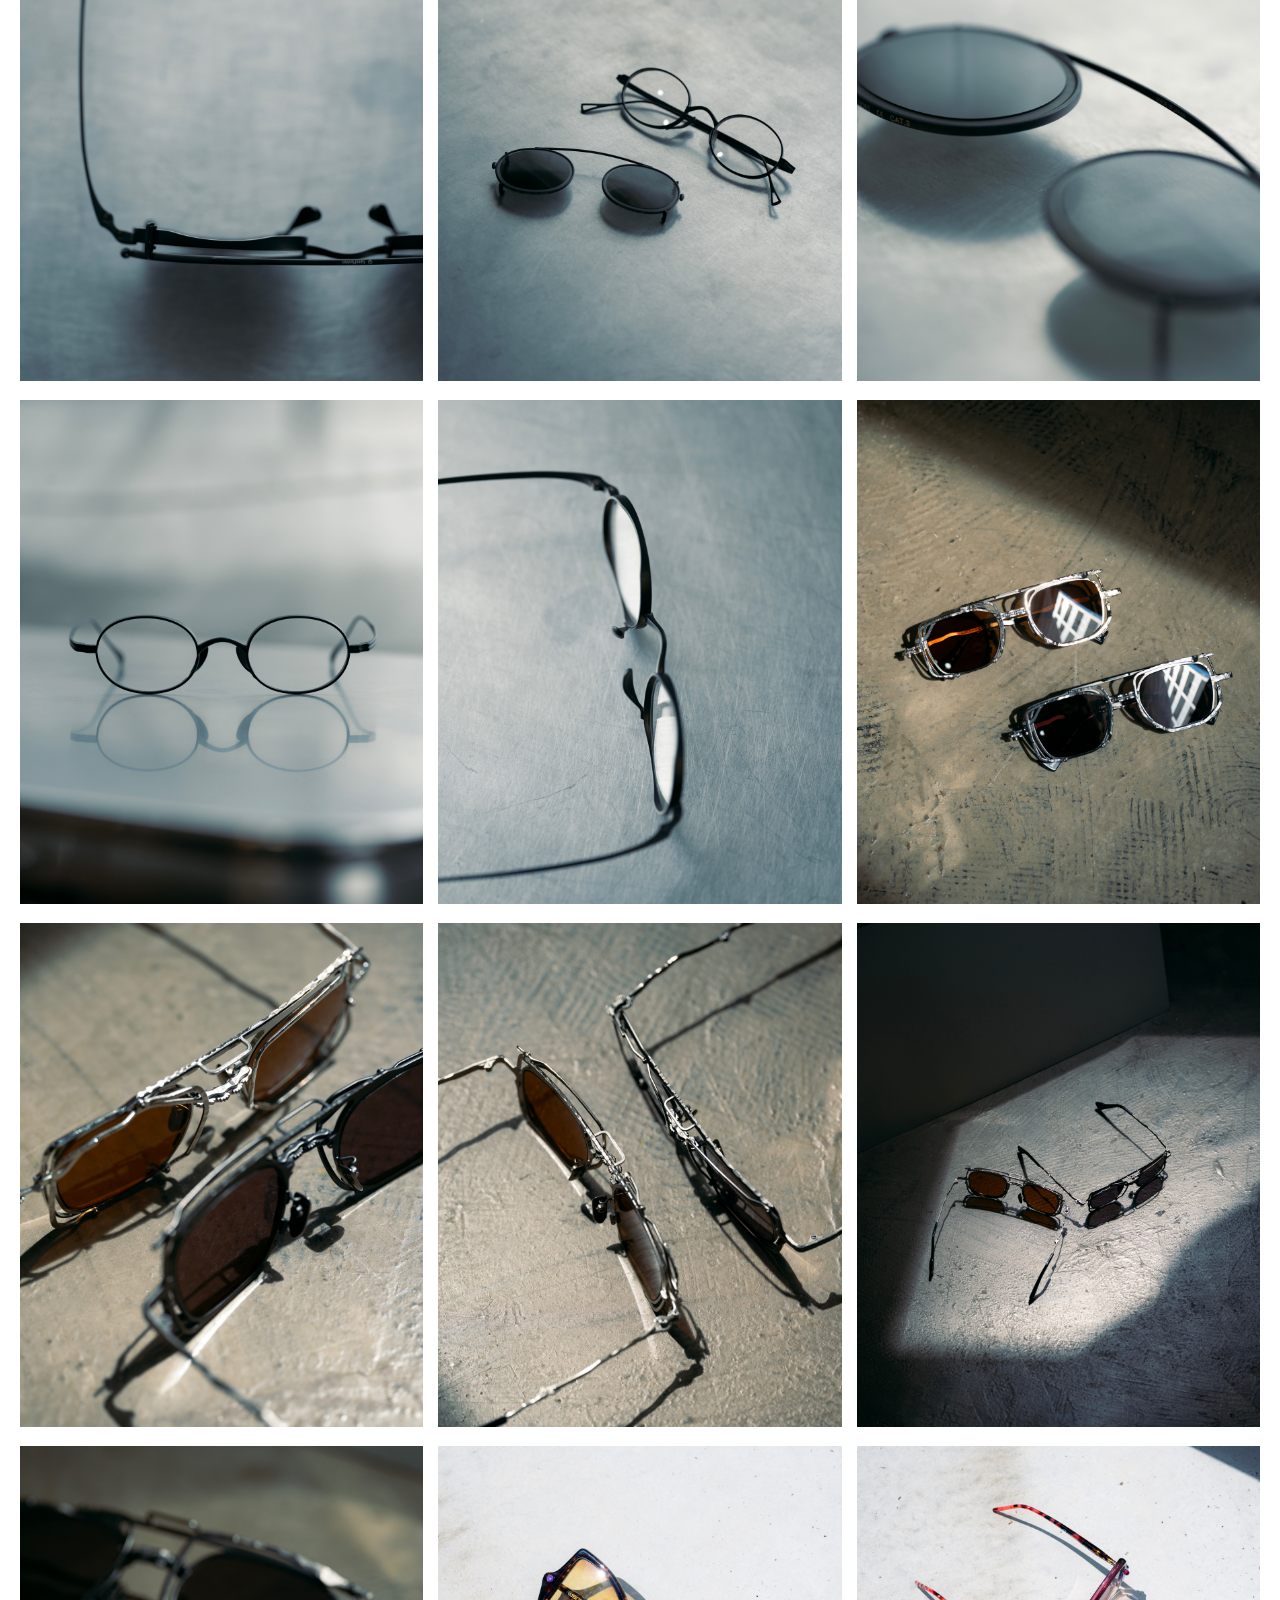
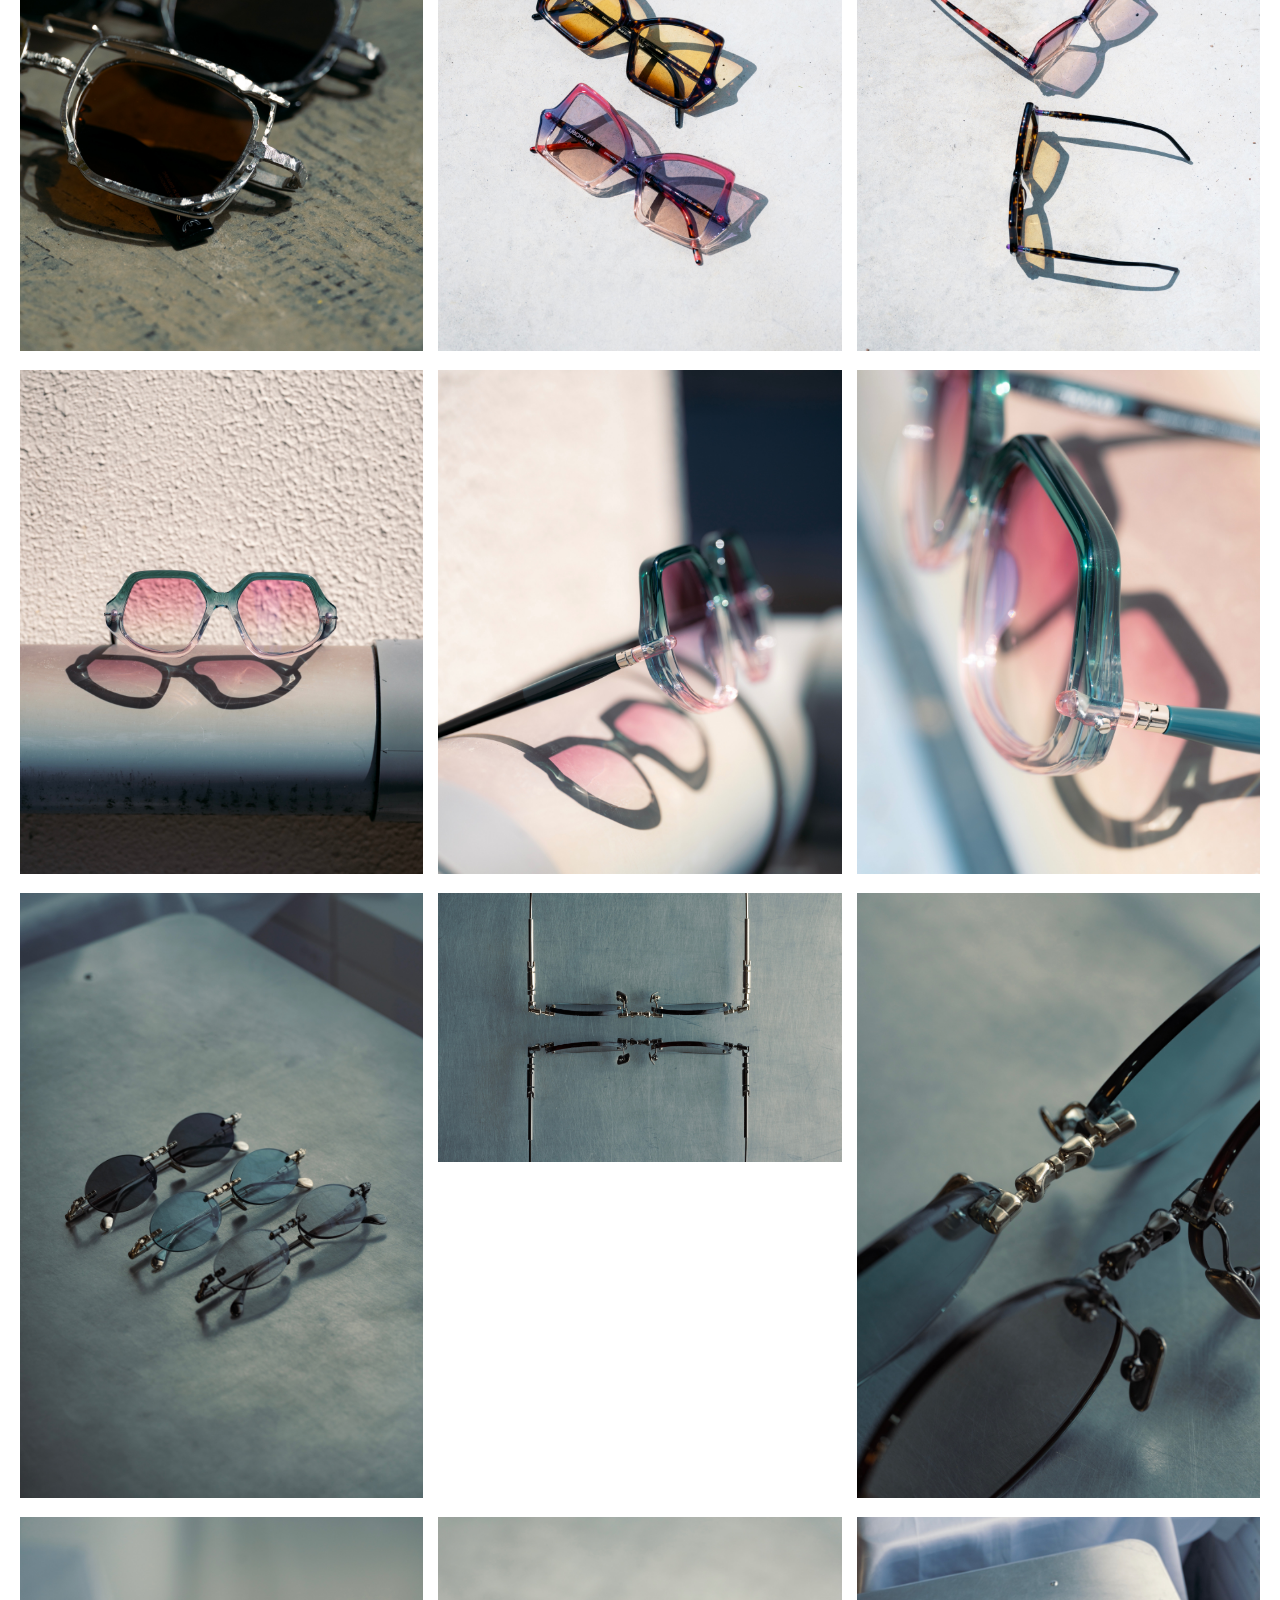
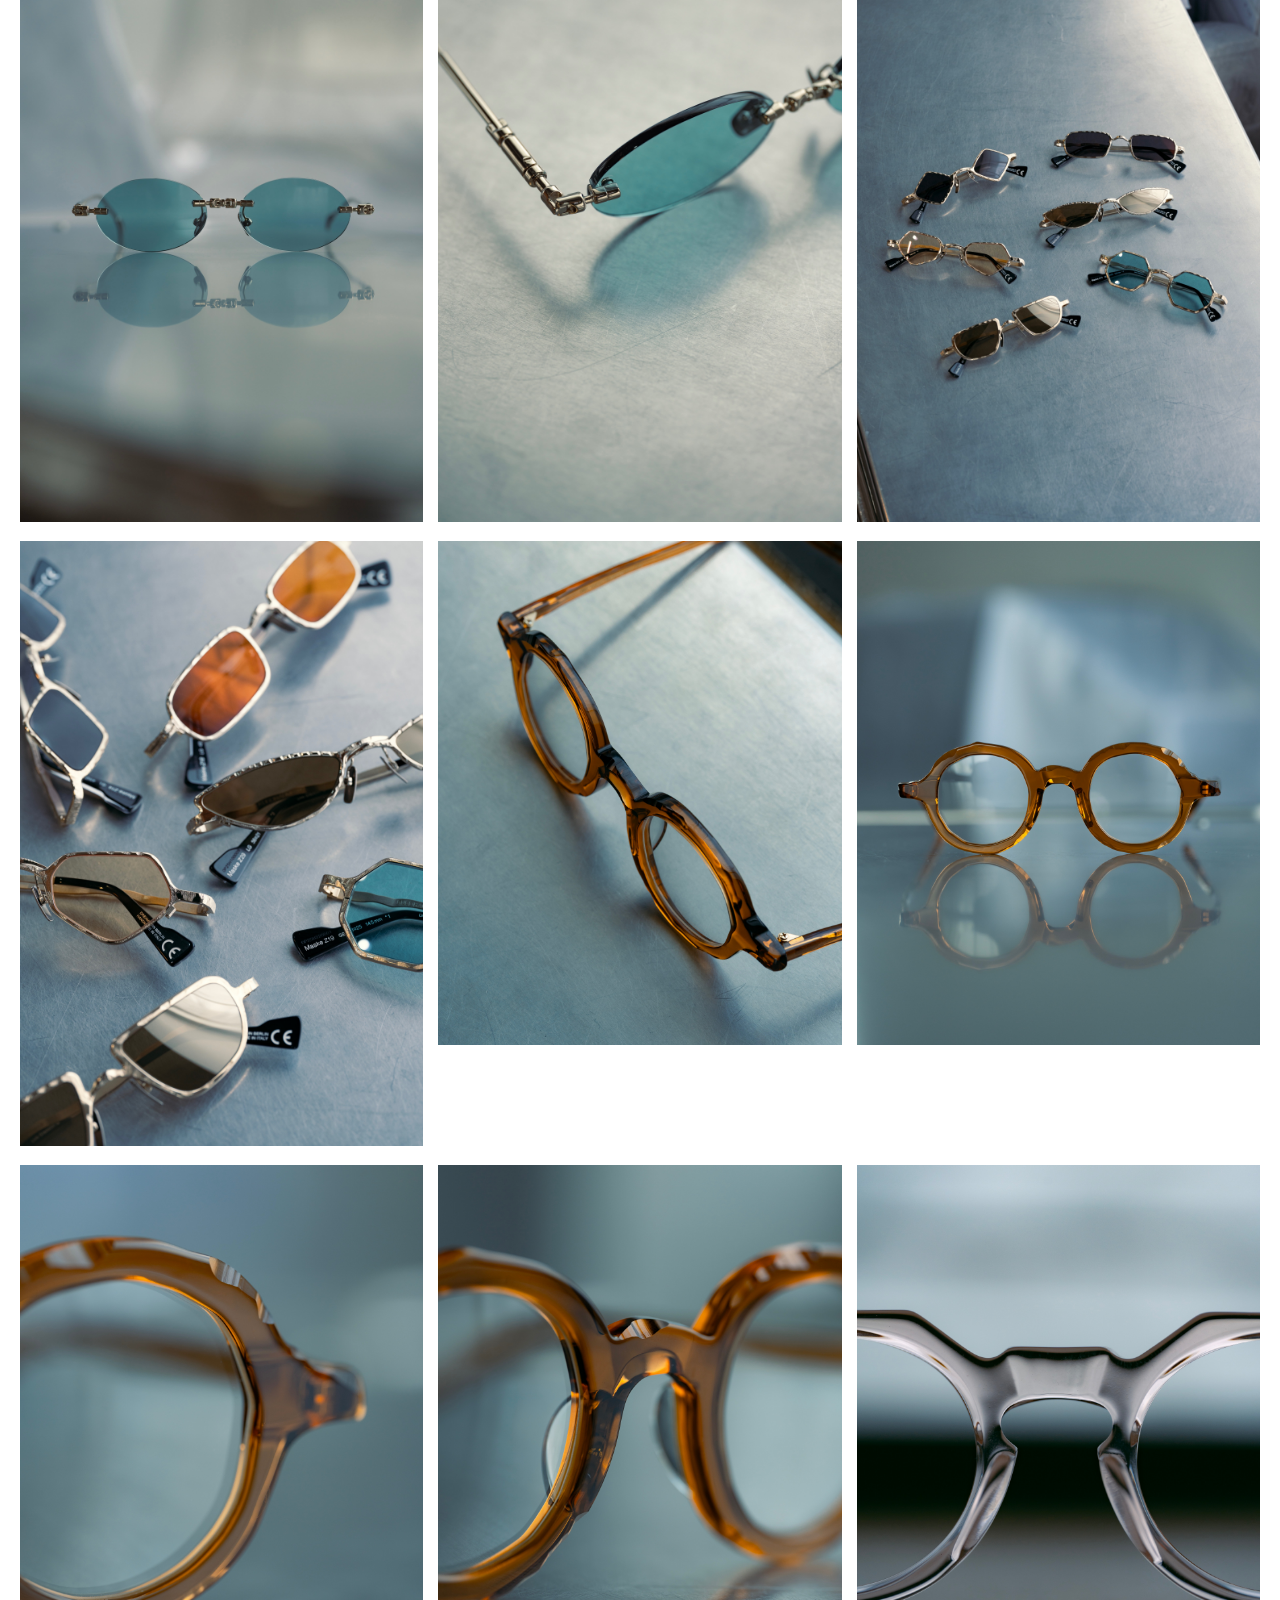
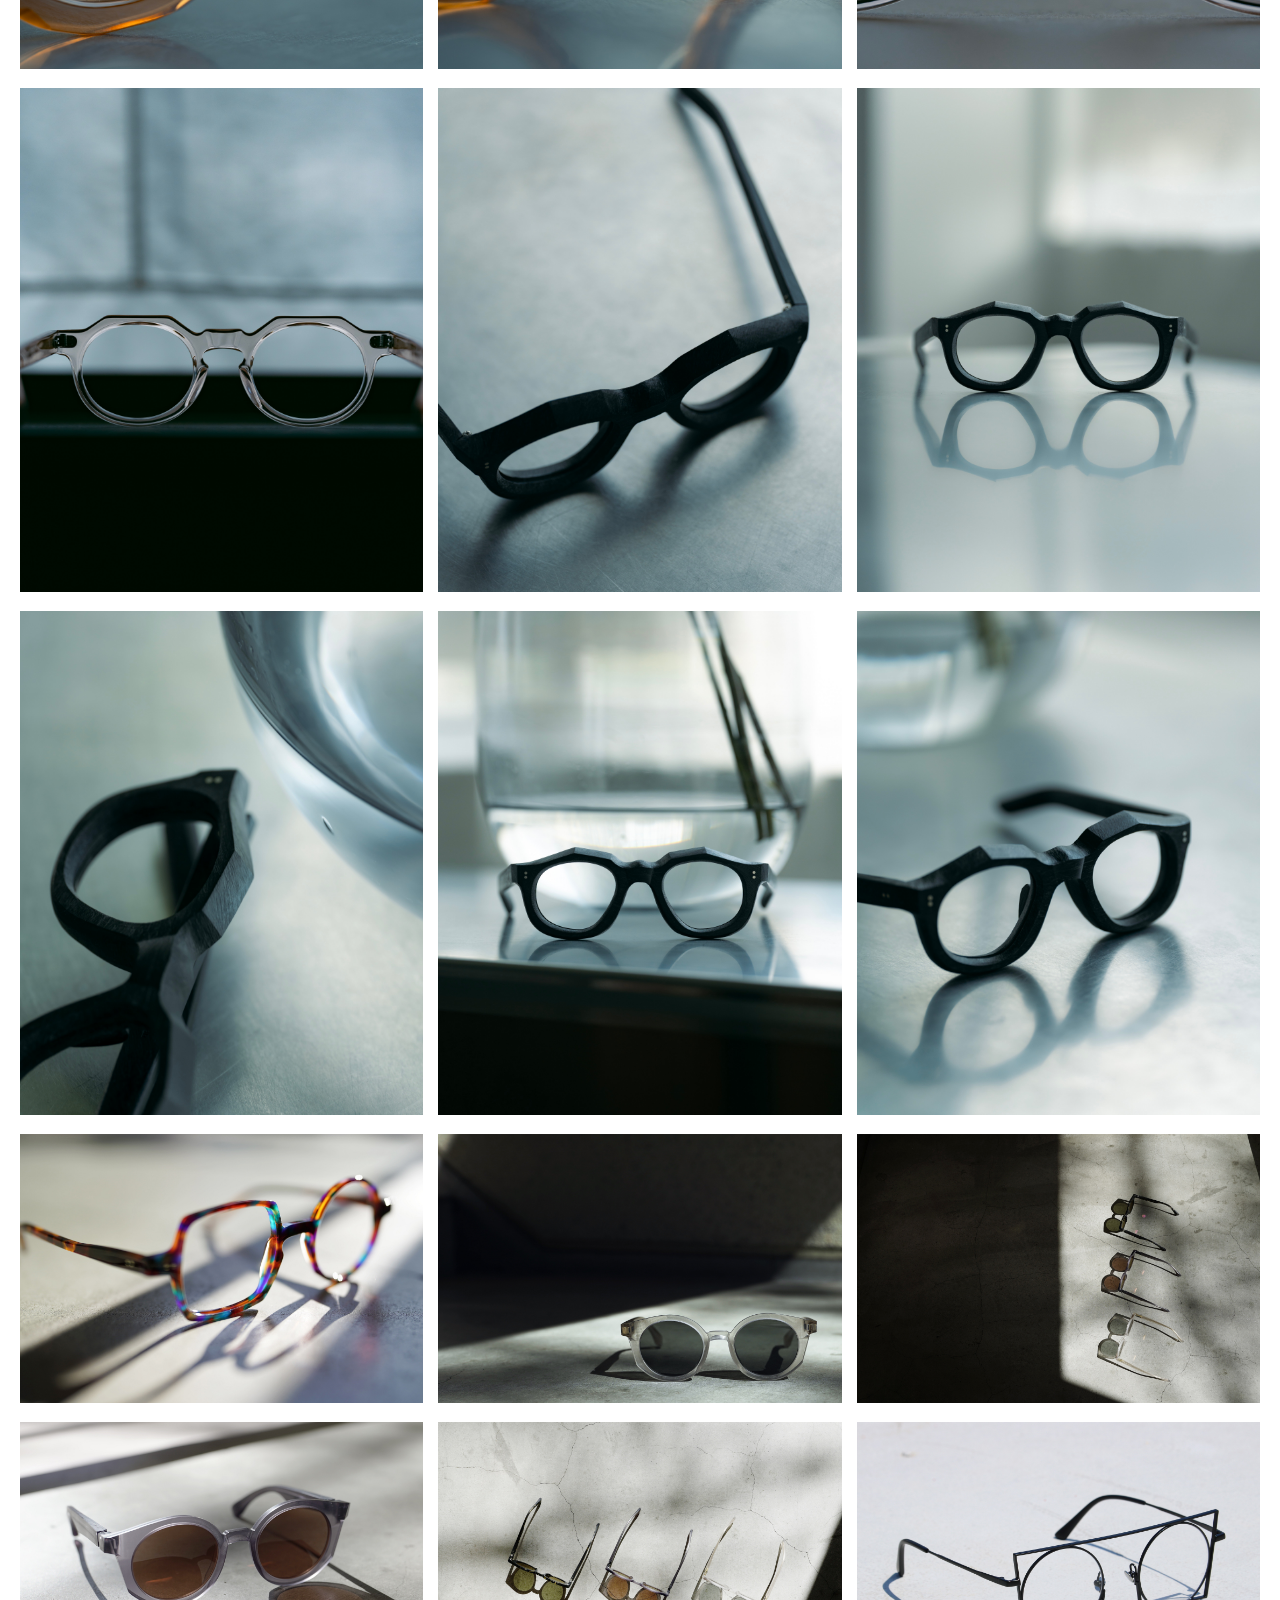
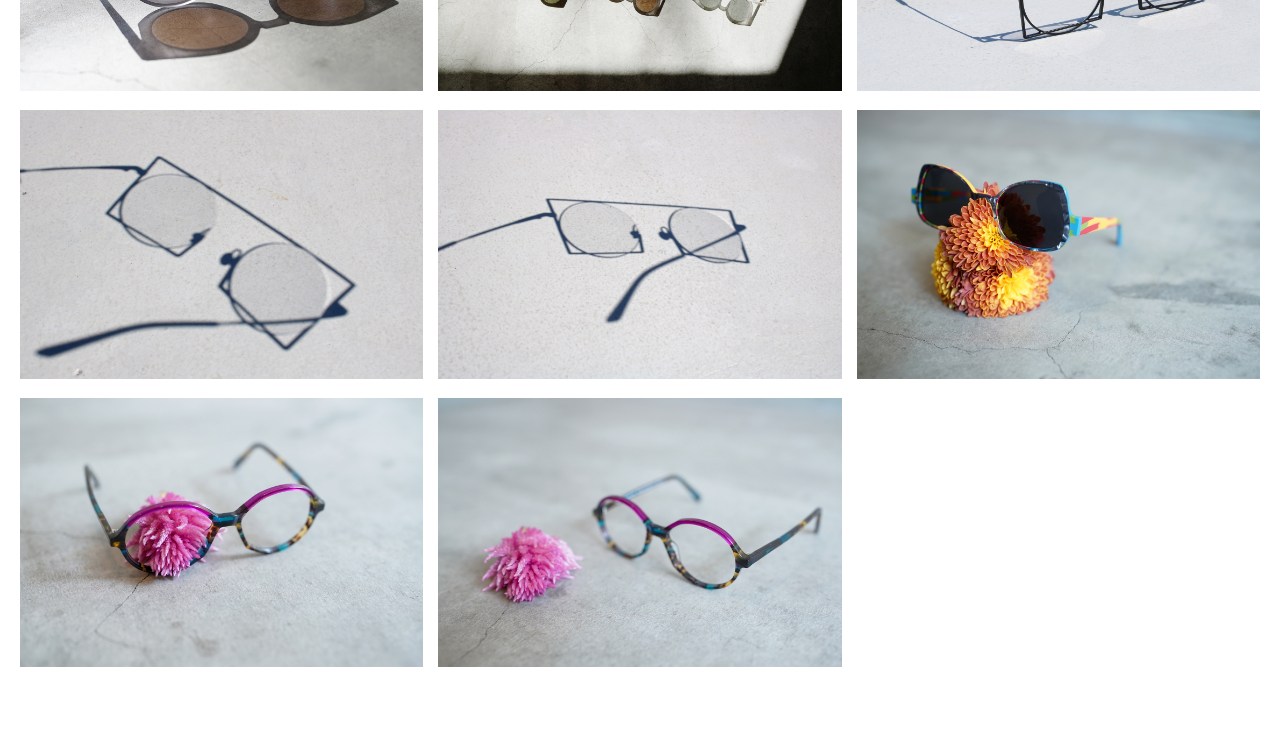
==== commit a88486c9: "Add files via upload" ====
--- a/megane/index.html
+++ b/megane/index.html
@@ -7,7 +7,7 @@
         <!-- キープする大元のスタイルシートを読み込みます -->
         <link rel="stylesheet" href="../style-v4.css">
         
-        <!-- 🎯 画面幅に完璧に収め、HOMEの右端はみ出しを確実に解決するデザイン -->
+        <!-- 🎯 文字を大きく保ちつつ右端を完全吸着させ、下線も文字幅に100%一致させるデザイン -->
         <style>
             html, body.sub-page {
                 height: auto !important;
@@ -45,10 +45,8 @@
                 max-width: 1200px;
                 margin: 0 auto;
                 position: relative;
-                
-                /* 🎯 写真一覧のグリッド（左右20px空き）と外枠のラインを完全に一致させます */
+                /* 写真一覧のグリッド（左右20px空き）のラインと外枠を完全に一致させます */
                 padding: 0 20px; 
-                
                 box-sizing: border-box;
                 display: flex;
                 justify-content: space-between;
@@ -56,12 +54,12 @@
                 height: 24px; 
             }
             
-            /* 🎯 開いたときの「MEGANE」の文字（サイズと間隔をメニュー文字と完全同期） */
+            /* 開く前の「MEGANE」の文字 */
             .nav-title-main {
                 margin: 0;
-                font-size: 1.05rem;   
+                font-size: 1.15rem;   
                 font-weight: 800;     
-                letter-spacing: 2px;  
+                letter-spacing: 3px;  
                 color: #111111;
                 line-height: 1; 
                 display: inline-block;
@@ -69,31 +67,50 @@
             
             /* 横一列のメニュー（2秒スライド仕様） */
             .nav-inline-links {
-                display: flex; 
+                display: none; /* 初期状態は非表示 */
                 width: 100%; 
                 justify-content: space-between; 
                 align-items: center; 
                 opacity: 0;
                 visibility: hidden;
-                transform: translateX(30px); /* 飛び出しの初期位置を滑らかにするため少し縮小 */
+                transform: translateX(30px); 
                 transition: opacity 2.0s ease, transform 2.0s cubic-bezier(0.16, 1, 0.3, 1), visibility 2.0s;
             }
             
-            /* 🎯【最重要】展開した時の4つのメニュー文字（絶対に画面からはみ出さない精密サイズ） */
+            /* 🎯【最重要】チェックが入ったときに横幅100%いっぱいに引っ張り出します */
+            #menu-toggle:checked ~ .nav-inline-links {
+                display: flex !important; /* 💡確実に横に広く引っ張ることで右端の内側ズレを解消 */
+                opacity: 1;
+                visibility: visible;
+                transform: translateX(0); 
+            }
+            
+            /* 展開した時の4つのメニュー文字 */
             .nav-inline-links a {
                 text-decoration: none;
                 color: #111111;
-                
-                /* 💡 文字サイズを0.9rem、間隔を2pxに引き締めたことで、右端のHOMEが写真の右辺の枠内に完璧に収まります */
-                font-size: 0.9rem;    
+                font-size: 1.12rem; /* 💡ご希望の大きめのサイズを完璧に維持 */   
                 font-weight: 800;     
-                letter-spacing: 2px;  
-                
+                letter-spacing: 1.5px;  
                 line-height: 1;
-            }
+                display: inline-block;
+                position: relative;
+                padding: 0; /* 💡自動で入る左右の透明な余白を完全にゼロにして文字の輪郭線だけにします */
+            }
+            
+            /* 🎯【新設計】MEGANEの文字の純粋な幅と下線の長さを1ミリの狂いもなく完全同期 */
             .nav-inline-links a.current-page {
-                border-bottom: 2px solid #111111;
-                padding-bottom: 2px;
+                padding-bottom: 4px; /* 下線との隙間 */
+            }
+            /* 透明な余白を消去したことで、width: 100% の指定が「文字の輪郭の端から端まで」に完全一致します */
+            .nav-inline-links a.current-page::after {
+                content: "";
+                position: absolute;
+                left: 0;
+                bottom: 0;
+                width: 100%; 
+                height: 2px; 
+                background-color: #111111;
             }
             
             #menu-toggle {
@@ -105,7 +122,7 @@
                 position: absolute; 
                 top: 50%;           
                 transform: translateY(-50%); 
-                right: 20px;        /* 写真一覧の右端と完全に揃う位置 */
+                right: 20px;        
                 width: 16px;        
                 height: 14px;       
                 cursor: pointer;
@@ -123,12 +140,6 @@
                 background-color: #111111;
             }
             
-            /* 三本線がタップされた瞬間の2秒スロー動き */
-            #menu-toggle:checked ~ .nav-inline-links {
-                opacity: 1;
-                visibility: visible;
-                transform: translateX(0); 
-            }
             #menu-toggle:checked ~ .nav-title-main {
                 opacity: 0;
                 visibility: hidden;
@@ -162,7 +173,7 @@
                 <!-- 通常時のページタイトル -->
                 <h1 class="nav-title-main">MEGANE</h1>
                 
-                <!-- タップ後に横一列で出現する4つのリンク（はみ出し修正版） -->
+                <!-- タップ後に横一列で出現する4つのリンク（はみ出し・下線修正決定版） -->
                 <nav class="nav-inline-links">
                     <a href="../megane/index.html" class="current-page">MEGANE</a>
                     <a href="../portrait/index.html">PORTRAIT</a>
@@ -181,6 +192,7 @@
         </header>
         
         <main class="gallery-container">
+
 
 
 
